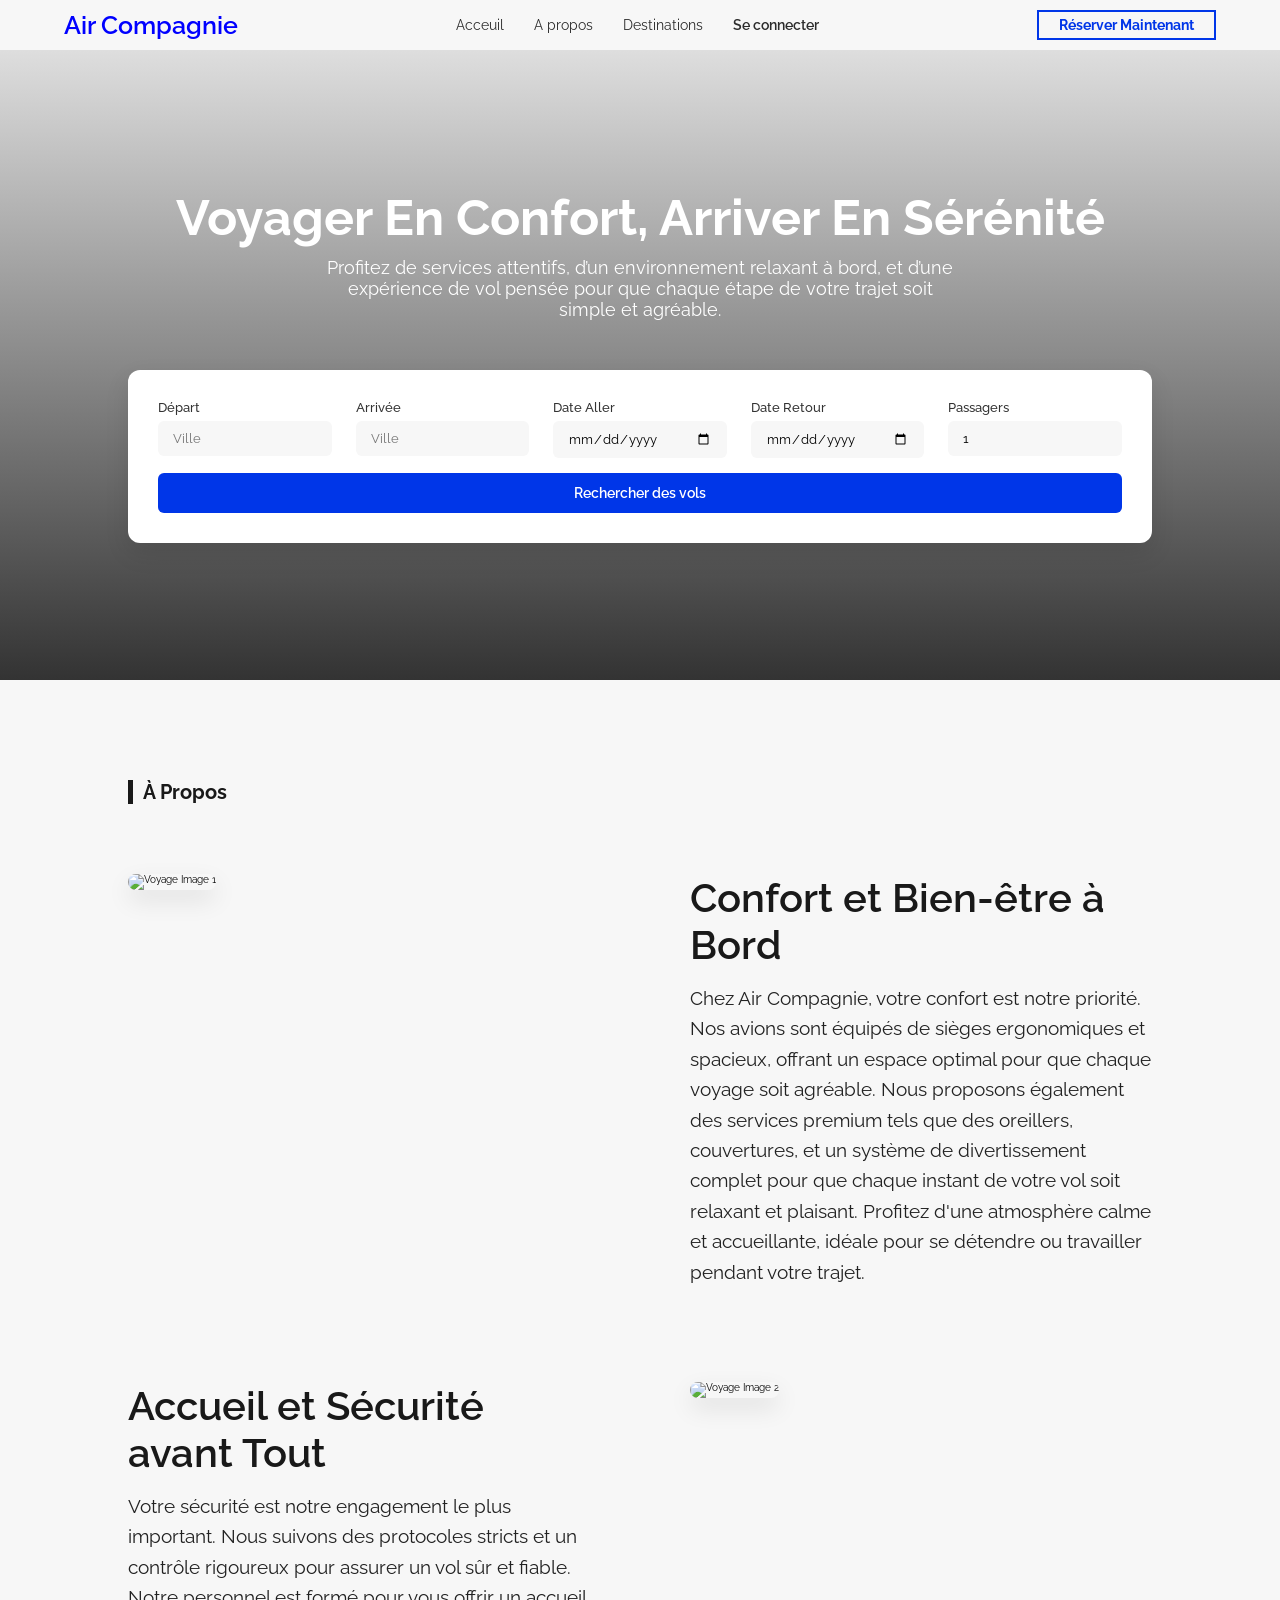
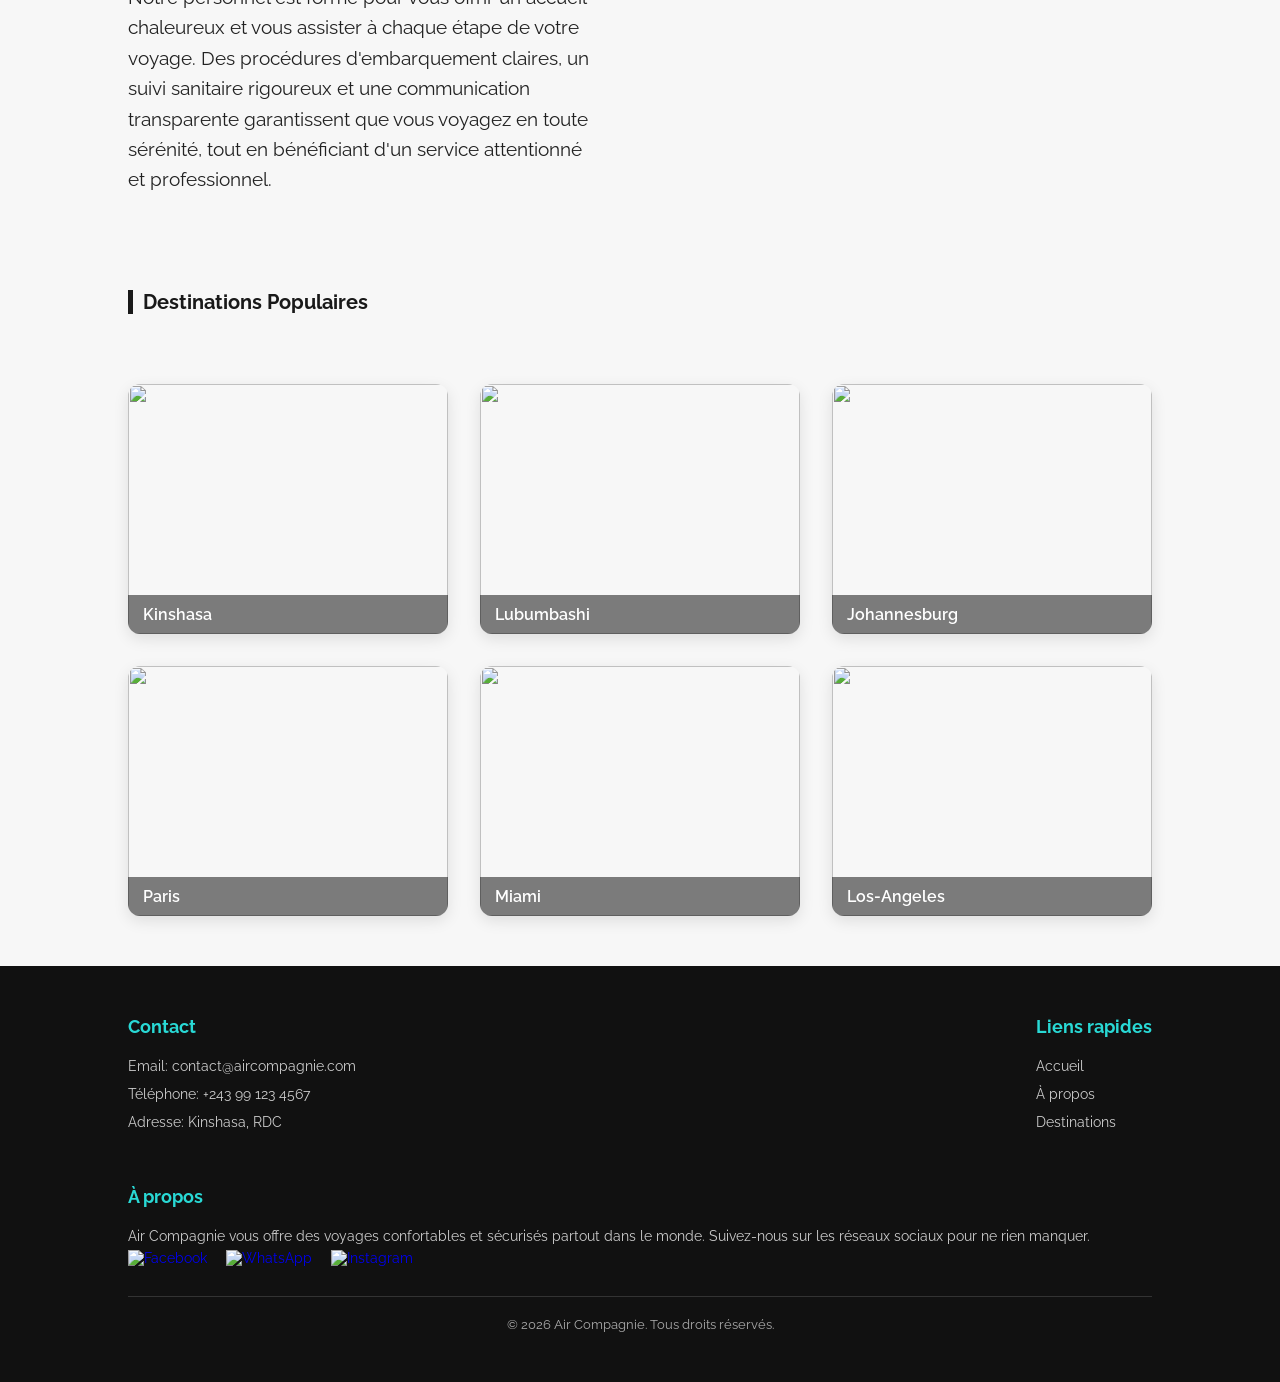
==== index.html @ 5009ff1b "modif" ====
<!DOCTYPE html>
<html lang="en">
<head>
    <meta charset="UTF-8">
    <meta http-equiv="X-UA-Compatible" content="IE=edge">
    <meta name="viewport" content="width=device-width, initial-scale=1.0">
    <title>Air Compagnie</title>
    <link rel="stylesheet" href="style.css">
</head>
<body>
    
    <header>
        <div class="logo">
            <a href="index.html" style="color: blue; font-weight: 600;"> Air Compagnie</a>
        </div>
        <ul class="menu">
            <li><a href="#">Acceuil</a></li>
            <li><a href="#a-propos">A propos</a></li>
            <li><a href="#popular-destination">Destinations</a></li>
            <li><a href="#"><span style="font-weight: 600;">Se connecter</span></a></li>
        </ul>
        <a href="#" class="btn-reservation">Réserver Maintenant</a>

        <div class="responsive-menu"></div>
    </header>
    <!-- acceuil section -->
    <section id="home">
        <h4>Voyager en Confort, Arriver en Sérénité</h4>
        <p>Profitez de services attentifs, d’un environnement relaxant à bord, et d’une expérience de vol pensée pour que chaque étape de votre trajet soit simple et agréable.</p>
        <a href="#" class="btn-reservation home-btn">Réserver Maintenant</a>
        <div class="find_trip">
    <form action="search-results.html" method="GET">
        <div>
            <label>Départ</label>
            <input type="text" name="from" placeholder="Ville" required>
        </div>
        <div>
            <label>Arrivée</label>
            <input type="text" name="to" placeholder="Ville" required>
        </div>
        <div>
            <label>Date Aller</label>
            <input type="date" name="departure" required>
        </div>
        <div>
            <label>Date Retour</label>
            <input type="date" name="return">
        </div>
        <div>
            <label>Passagers</label>
            <input type="number" name="passengers" min="1" value="1" required>
        </div>
        <input type="submit" value="Rechercher des vols">
    </form>
</div>
    </section>

    <section id="a-propos">
    <h1 class="title">À propos</h1>

    <!-- Première carte -->
    <div class="about-card">
        <div class="about-text">
            <h3>Confort et Bien-être à Bord</h3>
            <p>
                Chez Air Compagnie, votre confort est notre priorité. Nos avions sont équipés de sièges ergonomiques et spacieux, 
                offrant un espace optimal pour que chaque voyage soit agréable. Nous proposons également des services premium 
                tels que des oreillers, couvertures, et un système de divertissement complet pour que chaque instant de votre vol 
                soit relaxant et plaisant. Profitez d'une atmosphère calme et accueillante, idéale pour se détendre ou travailler pendant votre trajet.
            </p>
        </div>
        <div class="about-image">
            <img src="https://images.unsplash.com/photo-1558576996-06304651ef63?w=600&auto=format&fit=crop&q=60&ixlib=rb-4.1.0&ixid=M3wxMjA3fDB8MHxzZWFyY2h8MTR8fGhvdGVzc2V8ZW58MHx8MHx8fDA%3D" alt="Voyage Image 1">
        </div>
    </div>

    <!-- Deuxième carte -->
    <div class="about-card">
        <div class="about-text">
            <h3>Accueil et Sécurité avant Tout</h3>
            <p>
                Votre sécurité est notre engagement le plus important. Nous suivons des protocoles stricts et un contrôle rigoureux 
                pour assurer un vol sûr et fiable. Notre personnel est formé pour vous offrir un accueil chaleureux et vous assister 
                à chaque étape de votre voyage. Des procédures d'embarquement claires, un suivi sanitaire rigoureux et une communication 
                transparente garantissent que vous voyagez en toute sérénité, tout en bénéficiant d'un service attentionné et professionnel.
            </p>
        </div>
        <div class="about-image">
            <img src="https://plus.unsplash.com/premium_photo-1661962461974-8d80815a75c4?w=600&auto=format&fit=crop&q=60&ixlib=rb-4.1.0&ixid=M3wxMjA3fDB8MHxzZWFyY2h8NXx8aG90ZXNzZSUyMGRlJTIwbCdhaXJ8ZW58MHx8MHx8fDA%3D" alt="Voyage Image 2">
        </div>
    </div>
</section>

    <!-- section destination -->
    <section id="popular-destination">
        <h1 class="title">destinations populaires</h1>
        <div class="content">
            <div class="box">
                <img src="images/kinshasa.jpg" alt="">
                <div class="content">
                    <div>
                        <h4>Kinshasa</h4>
                    </div>
                </div>
            </div>

            <div class="box">
                <img src="images/lushi.jpg" alt="">
                <div class="content">
                    <div>
                        <h4>Lubumbashi</h4>
                    </div>
                </div>
            </div>

            <div class="box">
                <img src="images/joa.jpg" alt="">
                <div class="content">
                    <div>
                        <h4>Johannesburg</h4>
                    </div>
                </div>
            </div>

            <!-- box -->
            <div class="box">
                <img src="images/paris.jpg" alt="">
                <div class="content">
                    <div>
                        <h4>Paris</h4>
                    </div>
                </div>
            </div>
            <!-- box -->
            <!-- box -->
            <div class="box">
                <img src="images/miami.jpg" alt="">
                <div class="content">
                    <div>
                        <h4>Miami</h4>
                    </div>
                </div>
            </div>
            <!-- box -->
             <!-- box -->
             <div class="box">
                <img src="images/los-angeles.jpg" alt="">
                <div class="content">
                    <div>
                        <h4>Los-Angeles</h4>
                    </div>
                </div>
            </div>
            <!-- box -->
        </div>
    </section>

    <footer>
    <div class="footer-container">
        <!-- Contact -->
        <div class="footer-section contact">
            <h4>Contact</h4>
            <p>Email: contact@aircompagnie.com</p>
            <p>Téléphone: +243 99 123 4567</p>
            <p>Adresse: Kinshasa, RDC</p>
        </div>

        <!-- Menu rapide -->
        <div class="footer-section menu-footer">
            <h4>Liens rapides</h4>
            <ul>
                <li><a href="#home">Accueil</a></li>
                <li><a href="#a-propos">À propos</a></li>
                <li><a href="#popular-destination">Destinations</a></li>
            </ul>
        </div>

        <!-- À propos / réseaux sociaux -->
        <div class="footer-section about-footer">
            <h4>À propos</h4>
            <p>Air Compagnie vous offre des voyages confortables et sécurisés partout dans le monde. Suivez-nous sur les réseaux sociaux pour ne rien manquer.</p>
            <div class="socials">
                <a href="#"><img src="images/facebook.svg" alt="Facebook"></a>
                <a href="#"><img src="images/logo (2).svg" alt="WhatsApp"></a>
                <a href="#"><img src="images/instagram.svg" alt="Instagram"></a>
            </div>
        </div>
    </div>

    <div class="footer-bottom">
        <p>&copy; 2026 Air Compagnie. Tous droits réservés.</p>
    </div>
</footer>


    <script>
        var toggle_menu = document.querySelector('.responsive-menu');
        var menu = document.querySelector('.menu');
        toggle_menu.onclick= function(){
             toggle_menu.classList.toggle('active');
             menu.classList.toggle('responsive')
        }
    </script>

    <script>
document.getElementById('flight-form').addEventListener('submit', function(e){
    e.preventDefault(); // Empêche le reload de la page

    // Récupération des valeurs
    const origin = document.getElementById('origin').value;
    const destination = document.getElementById('destination').value;
    const departDate = document.getElementById('depart-date').value;
    const returnDate = document.getElementById('return-date').value || 'N/A';
    const passengers = document.getElementById('passengers').value;
    const flightClass = document.getElementById('flight-class').value;

    // Simuler des résultats
    const resultsDiv = document.getElementById('flight-results');
    resultsDiv.innerHTML = `
        <h3>Résultats pour votre vol :</h3>
        <ul>
            <li>Origine : ${origin}</li>
            <li>Destination : ${destination}</li>
            <li>Date de départ : ${departDate}</li>
            <li>Date de retour : ${returnDate}</li>
            <li>Passagers : ${passengers}</li>
            <li>Classe : ${flightClass}</li>
        </ul>
        <button onclick="alert('Réservation simulée !')">Réserver Maintenant</button>
    `;
});
</script>


</body>
</html>
---- style.css ----
@import url('https://fonts.googleapis.com/css2?family=Raleway:wght@100;200;400;500&display=swap');
*{
    margin: 0;
    padding: 0;
    box-sizing: border-box;
    font-family: 'Raleway', sans-serif;
}
a {
    text-decoration: 0;
}
html {
    font-size: 62.5%;
    scroll-behavior: smooth;
    scroll-padding-top: 9px;
}
::-webkit-scrollbar {
    width: 8px;
}
::-webkit-scrollbar-thumb {
    background-color: #222222;
}
body {
    background-color: #f7f7f7;
}
section {
    margin-top: 50px;
}

header {
    background-color: #f7f7f7;
    position: fixed;
    top: 0;
    left: 0;
    right: 0;
    z-index: 1000;
    display: flex;
    align-items: center;
    justify-content: space-between;
    height: 50px;
    padding: 0 5%;

}
header  .logo a {
    font-size: 25px;
    color: #29d9d5;
 
}
header  .logo a span {
    color: #2c2c2c;
}
.menu {
    display: flex;
    align-items: center;
}
.menu li  {
    margin: 0 15px;
    list-style-type: none;
}
.menu li a {
    color: #2c2c2c;
    font-size: 14px;
}

.menu li a:hover {
    color: #0036e8;
    text-decoration: underline;
    font-size: 14px;
}

.btn-reservation {
    color: #0036e8;
    font-size: 14px;
    border: 2px solid #0036e8;
    padding: 5px 20px;
    transition: 0.5s;
    font-weight: bolder;
}
.btn-reservation:hover {
    background-color: #0036e8;
    color: #fff;
 
}

/* Home acceuil CSS */

#home {
    background: linear-gradient(rgba(0,0,0,0.1),#333), url("images/img1.jpg");
    background-position: center;
    background-size: cover;
    height: 70vh;
    display: flex;
    align-items: center;
    justify-content: center;
    flex-direction: column;
    position: relative;
}
#home h2 {
    font-size: 45px;
    margin-bottom: 10px;
    color: white;
}
#home h4 {
    font-size: 50px;
    color: #fff;
    margin-bottom: 10px;
    text-transform: capitalize;
}
#home p {
    color: #fff;
    margin-bottom: 80px;
    font-size: 18px;
    width: 50%;
    text-align: center;
}
.home-btn {
    margin-bottom: 20px;
}

/* --- FLIGHT SEARCH STYLING --- */
.find_trip {
    background-color: #fff;
    padding: 30px;
    width: 80%;
    margin: -80px auto 0 auto;
    border-radius: 12px;
    box-shadow: 0 10px 25px rgba(0,0,0,0.1);
    display: flex;
    flex-direction: column;
    align-items: center;
    transition: 0.3s;
}

.find_trip h3 {
    font-size: 2rem;
    color: #2519ff;
    margin-bottom: 20px;
    font-weight: 600;
}

.find_trip form {
    display: flex;
    flex-wrap: wrap;
    justify-content: space-between;
    width: 100%;
    gap: 15px;
}

.find_trip form div {
    display: flex;
    flex-direction: column;
    width: 18%;
}

.find_trip form label {
    font-size: 1.3rem;
    color: #333;
    margin-bottom: 6px;
    font-weight: 500;
}

.find_trip form input,
.find_trip form select {
    padding: 10px 15px;
    border-radius: 6px;
    border: 0px solid #0036e8;
    font-size: 1.3rem;
    outline: none;
    transition: 0.3s;
    background-color: #f7f7f7;
}

.find_trip form input:focus,
.find_trip form select:focus {
    border-color: #2c2c2c;
    box-shadow: 0 0 10px rgba(41,217,213,0.5);
}

.find_trip form input[type="submit"] {
    width: 100%;
    padding: 12px 0;
    font-size: 1.4rem;
    color: #fff;
    background-color: #0036e8;
    border: none;
    border-radius: 6px;
    cursor: pointer;
    font-weight: 600;
    transition: 0.3s;
}

.find_trip form input[type="submit"]:hover {
    background-color: #2242b7;
    box-shadow: 0 0 15px rgba(41,217,213,0.5);
}

/* --- RESULTS CARD --- */
#flight-results {
    margin-top: 25px;
    width: 100%;
    background-color: #f7f7f7;
    border-radius: 10px;
    padding: 20px;
    box-shadow: 0 8px 20px rgba(0,0,0,0.05);
}

#flight-results h3 {
    color: #296ad9;
    font-size: 1.8rem;
    margin-bottom: 15px;
}

#flight-results ul {
    list-style: none;
    padding: 0;
}

#flight-results li {
    padding: 8px 0;
    font-size: 1.3rem;
    color: #333;
}

#flight-results button {
    margin-top: 15px;
    padding: 10px 20px;
    border-radius: 6px;
    border: none;
    background-color: #2952d9;
    color: #fff;
    font-size: 1.3rem;
    cursor: pointer;
    transition: 0.3s;
}

#flight-results button:hover {
    background-color: #22b7b2;
    box-shadow: 0 0 10px rgba(41,217,213,0.5);
}

/* --- RESPONSIVE --- */
@media(max-width: 900px){
    .find_trip form div {
        width: 48%;
    }
}

@media(max-width: 600px){
    .find_trip form div {
        width: 100%;
    }
}

/*A propos CSS*/
#a-propos {
    margin-top: 100px;
    margin-bottom: 50px;
    padding: 0 10%;
    width: 100%;
}
.title {
    text-transform: capitalize;
    margin: 70px 0;
    font-weight: bold;
    color: #191919;
    position: relative;
    margin-left:15px;
    font-size: 20px;

}
.title::after {
    position: absolute;
    left: -15px;
    content: "";
    height: 100%;
    background-color: #191919;
    width: 5px;
}

/* --- Section À propos cartes --- */
.about-card {
    display: flex;
    justify-content: space-between;
    align-items: center;
    margin-bottom: 80px;
    gap: 100px;
    align-items: self-start;
}

.about-card:nth-child(even) {
    flex-direction: row-reverse; /* alterner image / texte */
}

.about-text {
    flex: 1;
}

.about-text h3 {
    font-size: 4rem;
    margin-bottom: 15px;
    color: #191919; /* bleu foncé pour correspondre aux boutons */
    font-weight: 600;
}

.about-text p {
    font-size: 1.9rem;
    color: #222;
    line-height: 1.6;
    margin-bottom: 15px;
}

.about-image {
    flex: 1;
    max-width: 500px; /* limite la largeur de l'image */
}

.about-image img {
    width: 100%;
    aspect-ratio: 1 / 1; /* rend l'image carrée */
    border-radius: 12px;
    box-shadow: 0 10px 25px rgba(0,0,0,0.1);
    object-fit: cover;
}

/* --- Responsive --- */
@media(max-width:900px){
    .about-card {
        flex-direction: column;
    }
    .about-card:nth-child(even) {
        flex-direction: column;
    }
    .about-image, .about-text {
        width: 100%;
    }
    .about-image img {
        height: auto;
        aspect-ratio: auto; /* enlève carré pour mobile si besoin */
    }
}

/*Destination CSS*/
#popular-destination {
    padding: 0 10% ;
    margin-bottom: 50px;
}

#popular-destination .content { display: grid; grid-template-columns: repeat(auto-fit, minmax(300px,1fr)); gap: 32px; }

/* --- Destinations simplifiées --- */
#popular-destination .content .box {
    position: relative;
    height: 250px;
    overflow: hidden;
    border-radius: 12px;
    box-shadow: 0 5px 15px rgba(0,0,0,0.1);
    cursor: default;
    transition: none; /* supprime toutes les animations */
}

#popular-destination .content .box img {
    width: 100%;
    height: 100%;
    object-fit: cover;
    display: block;
}

#popular-destination .content .box .content {
    position: absolute;
    bottom: 0;
    left: 0;
    width: 100%;
    padding: 10px 15px;
    background: rgba(0,0,0,0.5); /* fond semi-transparent */
    color: #fff;
    text-align: left;
    box-sizing: border-box;
    transition: none; /* plus d'effet au survol */
}

#popular-destination .content .box .content h4 {
    margin: 0;
    font-size: 1.6rem;
    font-weight: 600;
}

#popular-destination .content .box .content p,
#popular-destination .content .box .content a {
    display: none; /* supprime texte et bouton */
}

/* Contact CSS */
#contact {
    padding: 0 10%;
    margin-bottom: 50px;
    height: 90vh;
}
#contact form {
    background-color: #fff;
    margin:auto;
    display: flex;
    flex-direction: column;
    padding: 20px;
}
.left-right {
    display: flex;
    justify-content: space-between;
    align-items: center;
    margin-bottom: 20px;
}
.left-right .left , .left-right .right  {
    display: flex;
    flex-direction: column;
    width: 49%;
}
#contact form label {
    font-size: 14px;
    padding: 10px 0;
    font-weight: 600
}
#contact form input {
    padding: 8px;
    outline: 0;
    border: 1px solid #999;
}

textarea {
    height: 150px;
    resize: none;
    outline: 0;
    width: 100%;
    padding: 10px;
}
#contact form input:focus , textarea:focus {
    border: 1px solid #29d9d5;
}
iframe {
    height: 150px;
    width: 100%;
}
#contact button {
    width: fit-content;
    padding: 8px 40px;
    background-color: #111;
    border: 1px solid #111;
    color: #fff;
    cursor: pointer;
    transition: 0.5s;
}
#contact button:hover {
    letter-spacing: 1px;
}

/* --- Footer --- */
footer {
    background-color: #111;
    color: #fff;
    padding: 50px 10%;
    font-size: 1.4rem;
}

.footer-container {
    display: flex;
    justify-content: space-between;
    flex-wrap: wrap;
    gap: 50px;
}

.footer-section h4 {
    font-size: 1.8rem;
    margin-bottom: 15px;
    color: #29d9d5;
}

.footer-section p, 
.footer-section li {
    font-size: 1.4rem;
    line-height: 2;
    color: #ccc;
}

.footer-section ul {
    list-style: none;
    padding: 0;
}

.footer-section ul li a {
    color: #ccc;
    text-decoration: none;
    transition: 0.3s;
}

.footer-section ul li a:hover {
    color: #29d9d5;
}

.socials a img {
    width: 25px;
    margin-right: 15px;
    transition: 0.3s;
}

.footer-bottom {
    border-top: 1px solid #333;
    margin-top: 30px;
    padding-top: 20px;
    text-align: center;
    font-size: 1.3rem;
    color: #aaa;
}

.footer-bottom span {
    color: #2952d9;
}

/* Responsive Footer */
@media(max-width:900px){
    .footer-container {
        flex-direction: column;
        gap: 30px;
    }
}
.responsive-menu {
    display: none;
}

/*Responsive*/
@media (max-width:905px) {
    header .menu {
        display: none;
    }
    .btn-reservation {
        display: none;
    }
    /*Home responsive*/
    #home h2 {
        font-size: 15px;
        -webkit-text-stroke: 0;
        color: #fff;
    }
    #home h4 {
        font-size: 28px;
    }
    #home p {
        text-align: center;
        font-size: 10px;
    }
    .find_trip {
        width: 80%;
        height: 280px;
    }
    .find_trip form {
        flex-wrap: wrap;
        align-items: ce;
    }
    .find_trip form div {
        margin-top: 0px;
        flex-direction: column;
        width: 44%;
    }
    .find_trip form input[type="submit"]{
        width: 50%;
        font-size: 12px;
        height: 50px;
    }
    .home-btn {
        display:block;
    }
    /*Responsive A propos*/
    .img-desc {
        flex-direction: column;
        width: 100%;
    }
    .img-desc .left , .img-desc .right {
        width: 100%;
    }
    .img-desc .left video {
        width: 100%;
    }
    .img-desc .left::after {
        background-color: transparent;
    }
    .img-desc .left {
        margin-bottom: 20px;
    }

    /*Responsive menu*/
    .responsive-menu {
        width: 50px;
        height: 50px;
        display: flex;
        align-items: center;
        justify-content: center;
        position: relative;
        cursor: pointer;
    }
    .responsive-menu::after {
        position: absolute;
        content: "";
        height: 3px;
        background-color: #202020;
        width: 28px;
        box-shadow: 0 10px 0 #202020;
        transform: translateY(-10px);
        transition: 0.5s;
    }
    .responsive-menu.active::after {
        box-shadow: 0 0 0 #202020; 
        transform: rotate(45deg);
    }
    .responsive-menu::before {
        position: absolute;
        content: "";
        height: 3px;
        background-color: #202020;
        width: 28px;
        transform: translateY(10px);
        transition: 0.5s;
    }
    .responsive-menu.active::before {
        transform: rotate(-45deg);
    }
    header .menu.responsive {
        display: flex;
        position: absolute;
        top: 50px;
        right: 0;
        flex-direction: column;
        background-color: #ffffff;
        align-items: unset;
    }
    header .menu.responsive li {
        margin: 20px;
        width: 100px;
        padding-left: 20px;
    }

    @keyframes animate-menu {
        0% {
            transform: translateY(0);
        }
        100% {
            transform: translateY(100%);
        }
    }
}

/*Responsive*/
@media (max-width:750px) {
    header .menu {
        display: none;
    }
    .btn-reservation {
        display: none;
    }
    /*Home responsive*/
    #home h2 {
        font-size: 15px;
        -webkit-text-stroke: 0;
        color: #fff;
    }
    #home h4 {
        font-size: 20px;
    }
    #home p {
        text-align: center;
        font-size: 10px;
    }
    .find_trip {
        width: 80%;
        height: 280px;
    }
    .find_trip form {
        flex-wrap: wrap;
        align-items: ce;
    }
    .find_trip form div {
        margin-top: 0px;
        flex-direction: column;
        width: 44%;
    }
    .find_trip form input[type="submit"]{
        width: 50%;
        font-size: 12px;
        height: 50px;
    }
    .home-btn {
        display:block;
    }
    /*Responsive A propos*/
    .img-desc {
        flex-direction: column;
        width: 100%;
    }
    .img-desc .left , .img-desc .right {
        width: 100%;
    }
    .img-desc .left video {
        width: 100%;
    }
    .img-desc .left::after {
        background-color: transparent;
    }
    .img-desc .left {
        margin-bottom: 20px;
    }

    /*Responsive menu*/
    .responsive-menu {
        width: 50px;
        height: 50px;
        display: flex;
        align-items: center;
        justify-content: center;
        position: relative;
        cursor: pointer;
    }
    .responsive-menu::after {
        position: absolute;
        content: "";
        height: 3px;
        background-color: #202020;
        width: 28px;
        box-shadow: 0 10px 0 #202020;
        transform: translateY(-10px);
        transition: 0.5s;
    }
    .responsive-menu.active::after {
        box-shadow: 0 0 0 #202020; 
        transform: rotate(45deg);
    }
    .responsive-menu::before {
        position: absolute;
        content: "";
        height: 3px;
        background-color: #202020;
        width: 28px;
        transform: translateY(10px);
        transition: 0.5s;
    }
    .responsive-menu.active::before {
        transform: rotate(-45deg);
    }
    header .menu.responsive {
        display: flex;
        position: absolute;
        top: 50px;
        right: 0;
        flex-direction: column;
        background-color: #ffffff;
        align-items: unset;
    }
    header .menu.responsive li {
        margin: 20px;
        width: 100px;
        padding-left: 20px;
    }

    @keyframes animate-menu {
        0% {
            transform: translateY(0);
        }
        100% {
            transform: translateY(100%);
        }
    }
}

/* Responsive Footer */
@media(max-width:800px){
    .footer-container {
        flex-direction: column;
        gap: 30px;
    }
}
.responsive-menu {
    display: none;
}
/*Responsive*/
@media (max-width:650px) {
    header .menu {
        display: none;
    }
    .btn-reservation {
        display: none;
    }
    /*Home responsive*/
    #home h2 {
        font-size: 15px;
        -webkit-text-stroke: 0;
        color: #fff;
    }
    #home h4 {
        margin-top: 20px;
        font-size: 17px;
    }
    #home p {
        text-align: center;
        font-size: 13px;
        width: 90%;
        margin-bottom: 50px;
    }
    .find_trip {
        width: 80%;
        height: 280px;
    }
    .find_trip form {
        flex-wrap: wrap;
        align-items: center;
    }
    .find_trip form div {
        margin-top: 0px;
        flex-direction: column;
        width: 40%;
    }
    .find_trip form input[type="submit"]{
        width: 50%;
        font-size: 10px;
        height: 45px;
    }
    .home-btn {
        display:block;
    }
    /*Responsive A propos*/
    .img-desc {
        flex-direction: column;
        width: 100%;
    }
    .img-desc .left , .img-desc .right {
        width: 100%;
    }
    .img-desc .left video {
        width: 100%;
    }
    .img-desc .left::after {
        background-color: transparent;
    }
    .img-desc .left {
        margin-bottom: 20px;
    }

    /*Responsive menu*/
    .responsive-menu {
        width: 50px;
        height: 50px;
        display: flex;
        align-items: center;
        justify-content: center;
        position: relative;
        cursor: pointer;
    }
    .responsive-menu::after {
        position: absolute;
        content: "";
        height: 3px;
        background-color: #202020;
        width: 28px;
        box-shadow: 0 10px 0 #202020;
        transform: translateY(-10px);
        transition: 0.5s;
    }
    .responsive-menu.active::after {
        box-shadow: 0 0 0 #202020; 
        transform: rotate(45deg);
    }
    .responsive-menu::before {
        position: absolute;
        content: "";
        height: 3px;
        background-color: #202020;
        width: 28px;
        transform: translateY(10px);
        transition: 0.5s;
    }
    .responsive-menu.active::before {
        transform: rotate(-45deg);
    }
    header .menu.responsive {
        display: flex;
        position: absolute;
        top: 50px;
        right: 0;
        flex-direction: column;
        background-color: #ffffff;
        align-items: unset;
    }
    header .menu.responsive li {
        margin: 20px;
        width: 100px;
        padding-left: 20px;
    }

    @keyframes animate-menu {
        0% {
            transform: translateY(0);
        }
        100% {
            transform: translateY(100%);
        }
    }
}
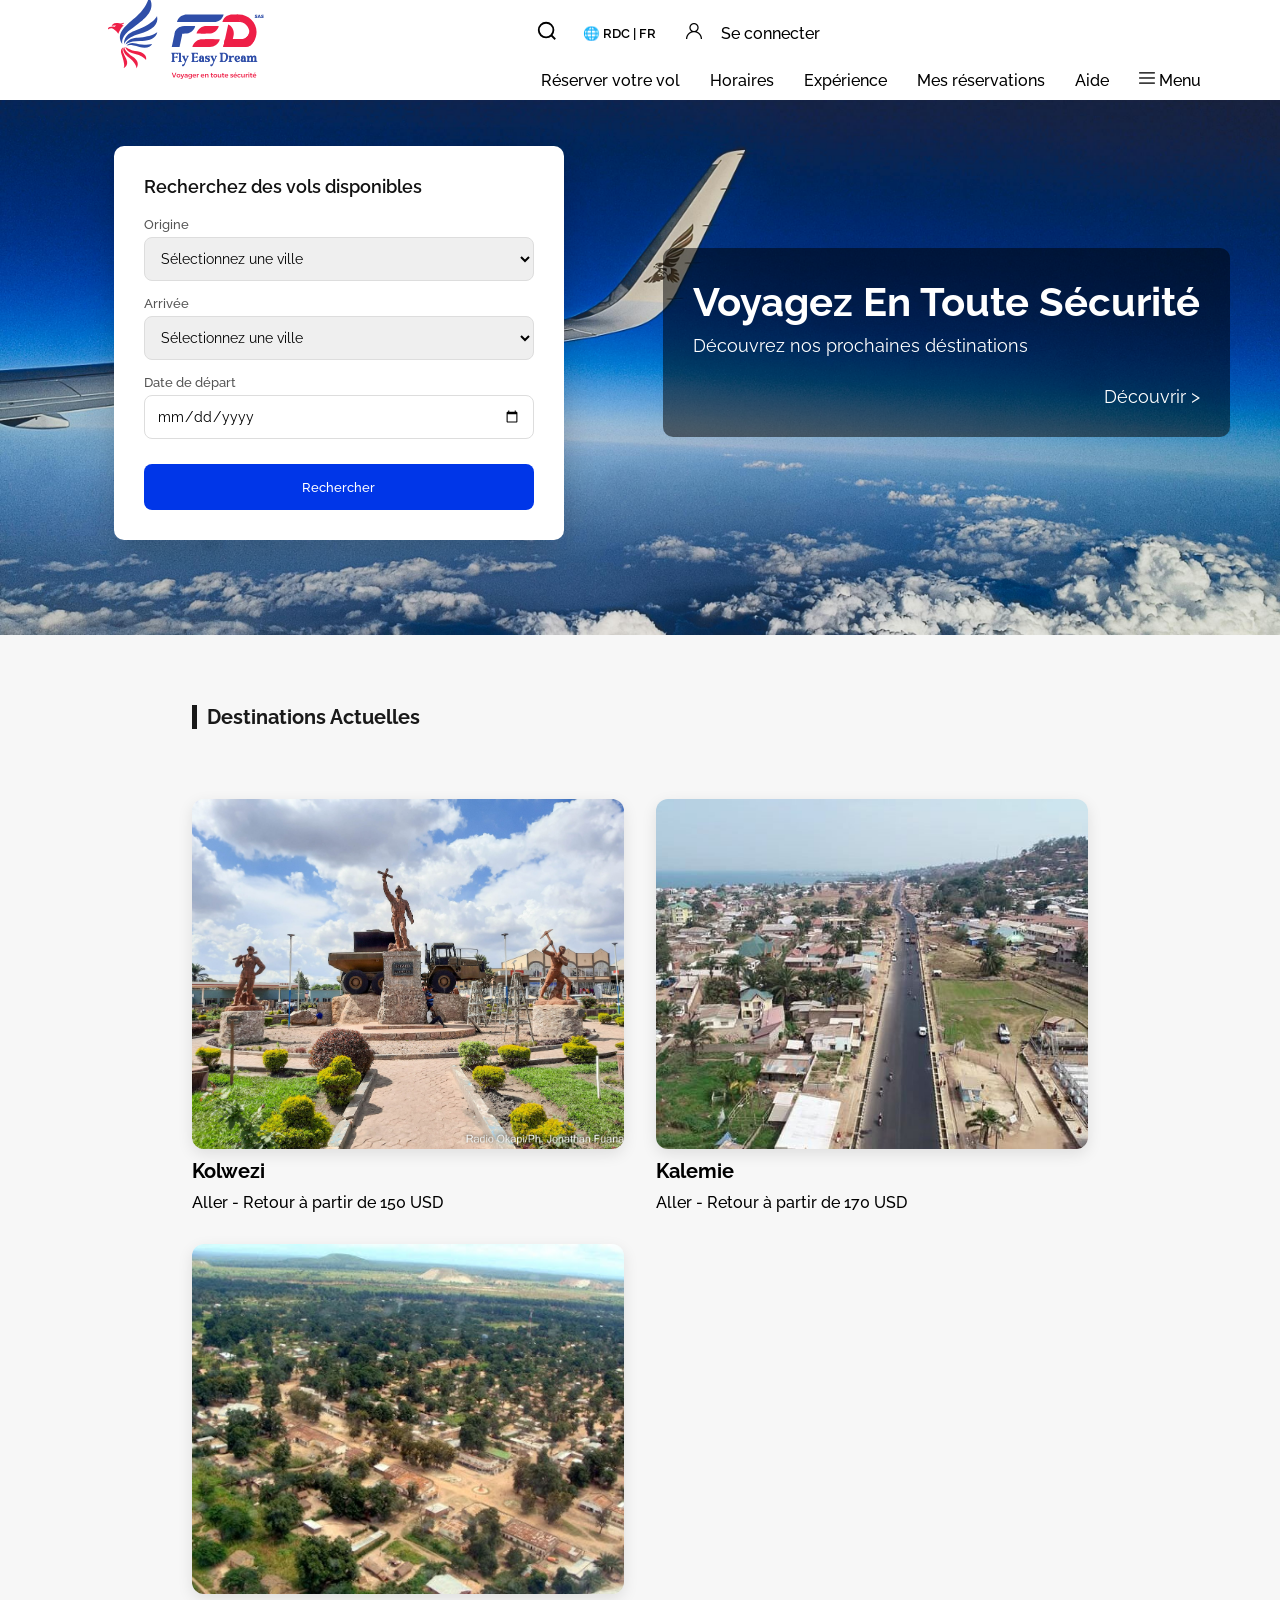
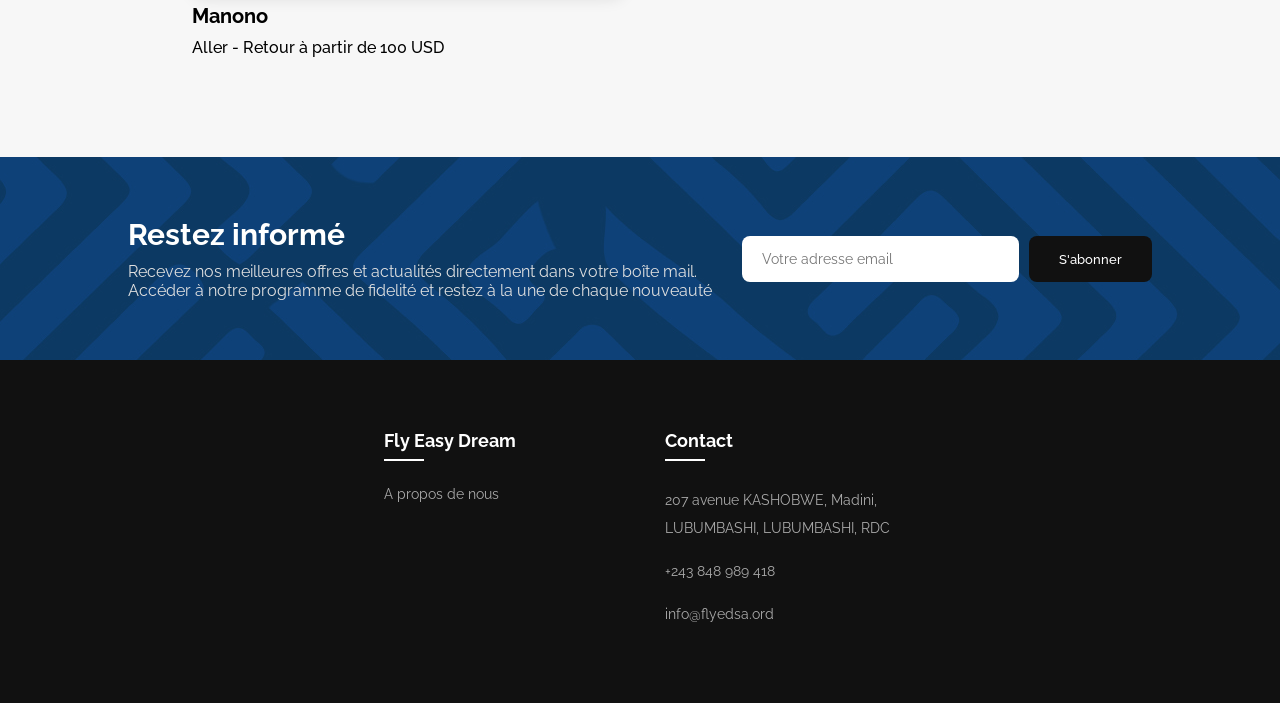
==== commit d3737f49: "first commit" ====
--- a/index.html
+++ b/index.html
@@ -1,236 +1,314 @@
-<!DOCTYPE html>
-<html lang="en">
-<head>
-    <meta charset="UTF-8">
-    <meta http-equiv="X-UA-Compatible" content="IE=edge">
-    <meta name="viewport" content="width=device-width, initial-scale=1.0">
-    <title>Air Compagnie</title>
-    <link rel="stylesheet" href="style.css">
-</head>
-<body>
-    
+<!doctype html>
+<html lang="fr">
+  <head>
+    <meta charset="UTF-8" />
+    <meta http-equiv="X-UA-Compatible" content="IE=edge" />
+    <meta name="viewport" content="width=device-width, initial-scale=1.0" />
+    <title>Fly Easy Dream</title>
+    <link rel="stylesheet" href="style.css" />
+  </head>
+  <body>
     <header>
-        <div class="logo">
-            <a href="index.html" style="color: blue; font-weight: 600;"> Air Compagnie</a>
-        </div>
+      <div class="logo">
+        <a href="index.html">
+          <img src="assets/logo.svg" alt="Logo" height="200" />
+        </a>
+      </div>
+      <div class="nav">
+        <div class="settings">
+          <div class="search-trigger">
+            <button class="search-icon-btn" id="searchBtn">
+              <svg
+                viewBox="0 0 24 24"
+                width="22"
+                height="22"
+                fill="none"
+                stroke="currentColor"
+                stroke-width="2"
+              >
+                <circle cx="11" cy="11" r="8"></circle>
+                <line x1="21" y1="21" x2="16.65" y2="16.65"></line>
+              </svg>
+            </button>
+          </div>
+          <div class="site-settings">
+            <button id="openModalBtn" class="lang-btn">
+              <span>🌐 RDC | FR</span>
+            </button>
+          </div>
+          <li>
+            <a href="login.html" class="user">
+              <span
+                ><img src="assets/user.png" alt="" style="width: 16px"
+              /></span>
+              <span class="login-text">Se connecter</span>
+            </a>
+          </li>
+        </div>
+
         <ul class="menu">
-            <li><a href="#">Acceuil</a></li>
-            <li><a href="#a-propos">A propos</a></li>
-            <li><a href="#popular-destination">Destinations</a></li>
-            <li><a href="#"><span style="font-weight: 600;">Se connecter</span></a></li>
+          <li><a href="#">Réserver votre vol</a></li>
+          <li><a href="horaire.html">Horaires</a></li>
+          <li><a href="experience.html">Expérience</a></li>
+          <li><a href="#">Mes réservations</a></li>
+          <li><a href="aide.html">Aide</a></li>
+
+          <li class="dropdown-menu">
+            <a href="javascript:void(0)" class="menu-trigger">
+              <span><img src="assets/menu.png" height="16" /></span> Menu
+            </a>
+            <ul class="dropdown-content">
+              <li><a href="about.html">A propos</a></li>
+              <li><a href="contact.html">Contactez-nous</a></li>
+              <li>
+                <a href="futur_destination.html">Prochaines destinations</a>
+              </li>
+            </ul>
+          </li>
         </ul>
-        <a href="#" class="btn-reservation">Réserver Maintenant</a>
-
-        <div class="responsive-menu"></div>
+      </div>
+      <div class="responsive-menu"></div>
     </header>
-    <!-- acceuil section -->
+
     <section id="home">
-        <h4>Voyager en Confort, Arriver en Sérénité</h4>
-        <p>Profitez de services attentifs, d’un environnement relaxant à bord, et d’une expérience de vol pensée pour que chaque étape de votre trajet soit simple et agréable.</p>
-        <a href="#" class="btn-reservation home-btn">Réserver Maintenant</a>
-        <div class="find_trip">
-    <form action="search-results.html" method="GET">
-        <div>
-            <label>Départ</label>
-            <input type="text" name="from" placeholder="Ville" required>
-        </div>
-        <div>
+      <div class="reservation-container">
+        <span>Recherchez des vols disponibles</span>
+        <form class="reservation-form">
+          <div class="input-col">
+            <label>Origine</label>
+            <select name="origin">
+              <option value="">Sélectionnez une ville</option>
+              <option value="lubumbashi">Lubumbashi</option>
+              <option value="kolwezi">Kolwezi</option>
+              <option value="kalemie">Kalemie</option>
+              <option value="manono">Manono</option>
+            </select>
+          </div>
+
+          <div class="input-col">
             <label>Arrivée</label>
-            <input type="text" name="to" placeholder="Ville" required>
-        </div>
-        <div>
-            <label>Date Aller</label>
-            <input type="date" name="departure" required>
-        </div>
-        <div>
-            <label>Date Retour</label>
-            <input type="date" name="return">
-        </div>
-        <div>
-            <label>Passagers</label>
-            <input type="number" name="passengers" min="1" value="1" required>
-        </div>
-        <input type="submit" value="Rechercher des vols">
-    </form>
-</div>
+            <select name="destination">
+              <option value="">Sélectionnez une ville</option>
+              <option value="lubumbashi">Lubumbashi</option>
+              <option value="kolwezi">Kolwezi</option>
+              <option value="kalemie">Kalemie</option>
+              <option value="manono">Manono</option>
+            </select>
+          </div>
+
+          <div class="input-col">
+            <label>Date de départ</label>
+            <input type="date" name="departure" />
+          </div>
+
+          <button type="submit" class="btn-find-vols">Rechercher</button>
+        </form>
+      </div>
+
+      <div class="slogan">
+        <h4>Voyagez en toute sécurité</h4>
+        <p>Découvrez nos prochaines déstinations</p>
+        <div class="discover">
+          <a href="futur_destination.html">
+            <button type="submit" class="home-btn">Découvrir ></button>
+          </a>
+        </div>
+      </div>
     </section>
 
-    <section id="a-propos">
-    <h1 class="title">À propos</h1>
-
-    <!-- Première carte -->
-    <div class="about-card">
-        <div class="about-text">
-            <h3>Confort et Bien-être à Bord</h3>
-            <p>
-                Chez Air Compagnie, votre confort est notre priorité. Nos avions sont équipés de sièges ergonomiques et spacieux, 
-                offrant un espace optimal pour que chaque voyage soit agréable. Nous proposons également des services premium 
-                tels que des oreillers, couvertures, et un système de divertissement complet pour que chaque instant de votre vol 
-                soit relaxant et plaisant. Profitez d'une atmosphère calme et accueillante, idéale pour se détendre ou travailler pendant votre trajet.
-            </p>
-        </div>
-        <div class="about-image">
-            <img src="https://images.unsplash.com/photo-1558576996-06304651ef63?w=600&auto=format&fit=crop&q=60&ixlib=rb-4.1.0&ixid=M3wxMjA3fDB8MHxzZWFyY2h8MTR8fGhvdGVzc2V8ZW58MHx8MHx8fDA%3D" alt="Voyage Image 1">
-        </div>
+    <section id="popular-destination">
+      <h1 class="title">destinations actuelles</h1>
+      <div class="content">
+        <div class="desc-destination">
+          <div class="box">
+            <img src="assets/Kolwezi.jpg" alt="Kolwezi" />
+          </div>
+          <div class="desc">
+            <h2>Kolwezi</h2>
+            <h3>Aller - Retour à partir de 150 USD</h3>
+          </div>
+        </div>
+        <div class="desc-destination">
+          <div class="box">
+            <img src="assets/kalemie.jpg" alt="Kalemie" />
+          </div>
+          <div class="desc">
+            <h2>Kalemie</h2>
+            <h3>Aller - Retour à partir de 170 USD</h3>
+          </div>
+        </div>
+        <div class="desc-destination">
+          <div class="box">
+            <img src="assets/manono.jpg" alt="Manono" />
+          </div>
+          <div class="desc">
+            <h2>Manono</h2>
+            <h3>Aller - Retour à partir de 100 USD</h3>
+          </div>
+        </div>
+      </div>
+    </section>
+
+    <section id="newsletter">
+      <div class="newsletter-content">
+        <div class="news-text">
+          <h2>Restez informé</h2>
+          <p>
+            Recevez nos meilleures offres et actualités directement dans votre
+            boîte mail.
+          </p>
+          <p>
+            Accéder à notre programme de fidelité et restez à la une de chaque
+            nouveauté
+          </p>
+        </div>
+        <form class="news-form">
+          <input type="email" placeholder="Votre adresse email" required />
+          <button type="submit">S'abonner</button>
+        </form>
+      </div>
+    </section>
+
+    <footer>
+      <div class="footer-container">
+        <div class="footer-section">
+          <h4>Fly Easy Dream</h4>
+          <ul>
+            <li><a href="about.html">A propos de nous</a></li>
+          </ul>
+        </div>
+
+        <div class="footer-section">
+          <h4>Contact</h4>
+          <p>207 avenue KASHOBWE, Madini, LUBUMBASHI, LUBUMBASHI, RDC</p>
+          <p>+243 848 989 418</p>
+          <p>info@flyedsa.ord</p>
+        </div>
+      </div>
+    </footer>
+
+    <div id="settingsModal" class="modal">
+      <div class="modal-content">
+        <span class="close-btn">&times;</span>
+        <h2>Paramètres du site</h2>
+        <div class="modal-body">
+          <div class="input-group">
+            <label>Pays</label>
+            <select id="country-select">
+              <option value="RDC">République Démocratique du Congo</option>
+              <option value="FR">France</option>
+              <option value="BE">Belgique</option>
+            </select>
+          </div>
+          <div class="input-group">
+            <label>Langue</label>
+            <select id="lang-select">
+              <option value="fr">Français</option>
+              <option value="en">English</option>
+            </select>
+          </div>
+          <button id="saveSettings" class="btn-save">Enregistrer</button>
+        </div>
+      </div>
     </div>
 
-    <!-- Deuxième carte -->
-    <div class="about-card">
-        <div class="about-text">
-            <h3>Accueil et Sécurité avant Tout</h3>
-            <p>
-                Votre sécurité est notre engagement le plus important. Nous suivons des protocoles stricts et un contrôle rigoureux 
-                pour assurer un vol sûr et fiable. Notre personnel est formé pour vous offrir un accueil chaleureux et vous assister 
-                à chaque étape de votre voyage. Des procédures d'embarquement claires, un suivi sanitaire rigoureux et une communication 
-                transparente garantissent que vous voyagez en toute sérénité, tout en bénéficiant d'un service attentionné et professionnel.
-            </p>
-        </div>
-        <div class="about-image">
-            <img src="https://plus.unsplash.com/premium_photo-1661962461974-8d80815a75c4?w=600&auto=format&fit=crop&q=60&ixlib=rb-4.1.0&ixid=M3wxMjA3fDB8MHxzZWFyY2h8NXx8aG90ZXNzZSUyMGRlJTIwbCdhaXJ8ZW58MHx8MHx8fDA%3D" alt="Voyage Image 2">
-        </div>
+    <div id="searchPopup" class="search-popup">
+      <div class="search-content">
+        <input
+          type="text"
+          id="searchInput"
+          placeholder="Rechercher sur Fly Easy Dream..."
+        />
+        <button class="btn-find">Aller</button>
+      </div>
     </div>
-</section>
-
-    <!-- section destination -->
-    <section id="popular-destination">
-        <h1 class="title">destinations populaires</h1>
-        <div class="content">
-            <div class="box">
-                <img src="images/kinshasa.jpg" alt="">
-                <div class="content">
-                    <div>
-                        <h4>Kinshasa</h4>
-                    </div>
-                </div>
-            </div>
-
-            <div class="box">
-                <img src="images/lushi.jpg" alt="">
-                <div class="content">
-                    <div>
-                        <h4>Lubumbashi</h4>
-                    </div>
-                </div>
-            </div>
-
-            <div class="box">
-                <img src="images/joa.jpg" alt="">
-                <div class="content">
-                    <div>
-                        <h4>Johannesburg</h4>
-                    </div>
-                </div>
-            </div>
-
-            <!-- box -->
-            <div class="box">
-                <img src="images/paris.jpg" alt="">
-                <div class="content">
-                    <div>
-                        <h4>Paris</h4>
-                    </div>
-                </div>
-            </div>
-            <!-- box -->
-            <!-- box -->
-            <div class="box">
-                <img src="images/miami.jpg" alt="">
-                <div class="content">
-                    <div>
-                        <h4>Miami</h4>
-                    </div>
-                </div>
-            </div>
-            <!-- box -->
-             <!-- box -->
-             <div class="box">
-                <img src="images/los-angeles.jpg" alt="">
-                <div class="content">
-                    <div>
-                        <h4>Los-Angeles</h4>
-                    </div>
-                </div>
-            </div>
-            <!-- box -->
-        </div>
-    </section>
-
-    <footer>
-    <div class="footer-container">
-        <!-- Contact -->
-        <div class="footer-section contact">
-            <h4>Contact</h4>
-            <p>Email: contact@aircompagnie.com</p>
-            <p>Téléphone: +243 99 123 4567</p>
-            <p>Adresse: Kinshasa, RDC</p>
-        </div>
-
-        <!-- Menu rapide -->
-        <div class="footer-section menu-footer">
-            <h4>Liens rapides</h4>
-            <ul>
-                <li><a href="#home">Accueil</a></li>
-                <li><a href="#a-propos">À propos</a></li>
-                <li><a href="#popular-destination">Destinations</a></li>
-            </ul>
-        </div>
-
-        <!-- À propos / réseaux sociaux -->
-        <div class="footer-section about-footer">
-            <h4>À propos</h4>
-            <p>Air Compagnie vous offre des voyages confortables et sécurisés partout dans le monde. Suivez-nous sur les réseaux sociaux pour ne rien manquer.</p>
-            <div class="socials">
-                <a href="#"><img src="images/facebook.svg" alt="Facebook"></a>
-                <a href="#"><img src="images/logo (2).svg" alt="WhatsApp"></a>
-                <a href="#"><img src="images/instagram.svg" alt="Instagram"></a>
-            </div>
-        </div>
-    </div>
-
-    <div class="footer-bottom">
-        <p>&copy; 2026 Air Compagnie. Tous droits réservés.</p>
-    </div>
-</footer>
-
 
     <script>
-        var toggle_menu = document.querySelector('.responsive-menu');
-        var menu = document.querySelector('.menu');
-        toggle_menu.onclick= function(){
-             toggle_menu.classList.toggle('active');
-             menu.classList.toggle('responsive')
+      var toggle_menu = document.querySelector(".responsive-menu");
+      var menu = document.querySelector(".menu");
+      toggle_menu.onclick = function () {
+        toggle_menu.classList.toggle("active");
+        menu.classList.toggle("responsive");
+      };
+    </script>
+
+    <script>
+      const searchBtn = document.getElementById("searchBtn");
+      const searchPopup = document.getElementById("searchPopup");
+      const searchInput = document.getElementById("searchInput");
+
+      searchBtn.addEventListener("click", (e) => {
+        e.stopPropagation();
+        searchPopup.classList.toggle("show");
+        if (searchPopup.classList.contains("show")) {
+          setTimeout(() => searchInput.focus(), 100);
         }
+      });
+
+      document.addEventListener("click", (event) => {
+        if (
+          !searchPopup.contains(event.target) &&
+          !searchBtn.contains(event.target)
+        ) {
+          searchPopup.classList.remove("show");
+        }
+      });
     </script>
 
     <script>
-document.getElementById('flight-form').addEventListener('submit', function(e){
-    e.preventDefault(); // Empêche le reload de la page
-
-    // Récupération des valeurs
-    const origin = document.getElementById('origin').value;
-    const destination = document.getElementById('destination').value;
-    const departDate = document.getElementById('depart-date').value;
-    const returnDate = document.getElementById('return-date').value || 'N/A';
-    const passengers = document.getElementById('passengers').value;
-    const flightClass = document.getElementById('flight-class').value;
-
-    // Simuler des résultats
-    const resultsDiv = document.getElementById('flight-results');
-    resultsDiv.innerHTML = `
-        <h3>Résultats pour votre vol :</h3>
-        <ul>
-            <li>Origine : ${origin}</li>
-            <li>Destination : ${destination}</li>
-            <li>Date de départ : ${departDate}</li>
-            <li>Date de retour : ${returnDate}</li>
-            <li>Passagers : ${passengers}</li>
-            <li>Classe : ${flightClass}</li>
-        </ul>
-        <button onclick="alert('Réservation simulée !')">Réserver Maintenant</button>
-    `;
-});
-</script>
-
-
-</body>
-</html>+      const modal = document.getElementById("settingsModal");
+      const openBtn = document.getElementById("openModalBtn");
+      const closeBtn = document.querySelector(".close-btn");
+      const saveBtn = document.getElementById("saveSettings");
+
+      // Ouvrir la modale
+      openBtn.onclick = function () {
+        modal.style.display = "block";
+        setTimeout(() => modal.classList.add("show"), 10);
+      };
+
+      // Fermer avec la croix
+      closeBtn.onclick = function () {
+        modal.classList.remove("show");
+        setTimeout(() => (modal.style.display = "none"), 300);
+      };
+
+      // Enregistrer et mettre à jour le texte du bouton
+      saveBtn.onclick = function () {
+        const country = document.getElementById("country-select").value;
+        const lang = document.getElementById("lang-select").value.toUpperCase();
+
+        // Mise à jour visuelle du bouton dans le header
+        openBtn.querySelector("span").innerText = `🌐 ${country} | ${lang}`;
+
+        // Fermeture
+        modal.classList.remove("show");
+        setTimeout(() => (modal.style.display = "none"), 300);
+      };
+
+      // Fermer si on clique à côté de la modale
+      window.onclick = function (event) {
+        if (event.target == modal) {
+          modal.classList.remove("show");
+          setTimeout(() => (modal.style.display = "none"), 300);
+        }
+      };
+    </script>
+
+    <script>
+      const menuTrigger = document.querySelector(".menu-trigger");
+      const dropdownMenu = document.querySelector(".dropdown-menu");
+
+      menuTrigger.addEventListener("click", function (e) {
+        e.preventDefault();
+        e.stopPropagation();
+        dropdownMenu.classList.toggle("active");
+      });
+
+      // Fermer le menu si on clique ailleurs
+      document.addEventListener("click", function () {
+        dropdownMenu.classList.remove("active");
+      });
+    </script>
+  </body>
+</html>
--- a/style.css
+++ b/style.css
@@ -1,900 +1,1384 @@
-@import url('https://fonts.googleapis.com/css2?family=Raleway:wght@100;200;400;500&display=swap');
-*{
-    margin: 0;
-    padding: 0;
-    box-sizing: border-box;
-    font-family: 'Raleway', sans-serif;
+@import url("https://fonts.googleapis.com/css2?family=Raleway:wght@100;200;400;500&display=swap");
+* {
+  margin: 0;
+  padding: 0;
+  box-sizing: border-box;
+  font-family: "Raleway", sans-serif;
 }
 a {
-    text-decoration: 0;
+  text-decoration: 0;
 }
 html {
-    font-size: 62.5%;
-    scroll-behavior: smooth;
-    scroll-padding-top: 9px;
+  font-size: 62.5%;
+  scroll-behavior: smooth;
+  scroll-padding-top: 9px;
 }
 ::-webkit-scrollbar {
-    width: 8px;
+  width: 8px;
 }
 ::-webkit-scrollbar-thumb {
-    background-color: #222222;
+  background-color: #222222;
 }
 body {
-    background-color: #f7f7f7;
+  background-color: #f7f7f7;
 }
 section {
-    margin-top: 50px;
+  margin-top: 50px;
 }
 
 header {
-    background-color: #f7f7f7;
-    position: fixed;
-    top: 0;
-    left: 0;
-    right: 0;
-    z-index: 1000;
+  background-color: #fff;
+  position: fixed;
+  top: 0;
+  left: 0;
+  right: 0;
+  z-index: 1000;
+  display: flex;
+  align-items: center;
+  justify-content: space-between;
+  height: 100px;
+  padding: 0 5%;
+}
+
+.settings {
+  display: flex;
+  align-items: center;
+  margin-bottom: 15px;
+}
+
+.settings li {
+  margin: 0 15px;
+  list-style-type: none;
+}
+
+.settings li a {
+  color: #000000;
+  font-size: 16px;
+  font-weight: 500;
+}
+
+.settings li a span img {
+  margin-right: 15px;
+}
+
+/* Le bouton loupe */
+.search-icon-btn {
+  background: none;
+  border: none;
+  cursor: pointer;
+  padding: 10px;
+  transition: color 0.3s;
+}
+.search-icon-btn:hover {
+  color: #0036e8;
+}
+
+/* Le Popup caché par défaut */
+.search-popup {
+  position: fixed;
+  top: 100px; /* Doit correspondre à la hauteur de votre header */
+  left: 0;
+  width: 100%;
+  background-color: #fff;
+  box-shadow: 0 10px 30px rgba(0, 0, 0, 0.1);
+  z-index: 999;
+
+  /* Animation de masquage */
+  opacity: 0;
+  transform: translateY(-20px);
+  pointer-events: none;
+  transition: all 0.4s cubic-bezier(0.165, 0.84, 0.44, 1);
+}
+
+/* État affiché */
+.search-popup.show {
+  opacity: 1;
+  transform: translateY(0);
+  pointer-events: auto;
+}
+
+/* Contenu du Popup */
+.search-content {
+  max-width: 800px;
+  margin: 0 auto;
+  padding: 30px 5%;
+  display: flex;
+  gap: 15px;
+}
+
+.search-content input {
+  flex: 1;
+  padding: 15px 25px;
+  border-radius: 30px;
+  border: 2px solid #eee;
+  font-size: 1.6rem;
+  outline: none;
+  transition: border-color 0.3s;
+}
+
+.search-content input:focus {
+  border-color: #f1f1f1;
+}
+
+.btn-find {
+  padding: 0 20px;
+  background: #0036e8;
+  color: white;
+  border: none;
+  border-radius: 10px;
+  font-weight: 500;
+  cursor: pointer;
+}
+
+.menu {
+  display: flex;
+  align-items: center;
+}
+.menu li {
+  margin: 0 15px;
+  list-style-type: none;
+}
+.menu li a {
+  color: #000000;
+  font-size: 16px;
+  font-weight: 500;
+}
+
+.menu .list span img {
+  margin-right: 5px;
+  padding: 0;
+}
+
+/* Style du bouton déclencheur */
+.lang-btn {
+  background: #ffffff00;
+  border: 0px solid #ddd;
+  padding: 8px 15px;
+  border-radius: 20px;
+  cursor: pointer;
+  font-weight: 600;
+  transition: 0.3s;
+}
+.lang-btn:hover {
+  background: #f0f0f0;
+  border-color: #0036e8;
+}
+
+/* Le Modal (Fond noir transparent) */
+.modal {
+  display: none;
+  position: fixed;
+  z-index: 2000;
+  left: 0;
+  top: 0;
+  width: 100%;
+  height: 100%;
+  background-color: rgba(0, 0, 0, 0.5);
+  backdrop-filter: blur(4px); /* Effet de flou derrière le modal */
+}
+
+/* Contenu du Modal */
+.modal-content {
+  background-color: #fff;
+  margin: 10% auto;
+  padding: 30px;
+  width: 90%;
+  max-width: 400px;
+  border-radius: 15px;
+  position: relative;
+  box-shadow: 0 20px 40px rgba(0, 0, 0, 0.2);
+  /* Animation fluide */
+  transform: scale(0.7);
+  opacity: 0;
+  transition: all 0.3s ease-in-out;
+}
+
+/* État actif du modal (géré par JS) */
+.modal.show {
+  display: block;
+}
+.modal.show .modal-content {
+  transform: scale(1);
+  opacity: 1;
+}
+
+/* Détails internes */
+.close-btn {
+  position: absolute;
+  right: 20px;
+  top: 15px;
+  font-size: 25px;
+  cursor: pointer;
+  color: #888;
+}
+
+.modal-body {
+  margin: 25px 0;
+}
+.input-group {
+  margin-bottom: 15px;
+  display: flex;
+  flex-direction: column;
+}
+.input-group label {
+  font-size: 1.4rem;
+  margin-bottom: 8px;
+  color: #555;
+}
+.input-group select {
+  padding: 12px;
+  border-radius: 8px;
+  border: 1px solid #ddd;
+  font-size: 1.4rem;
+}
+
+.btn-save {
+  width: 100%;
+  padding: 12px;
+  background: #0036e8;
+  color: white;
+  border: none;
+  border-radius: 8px;
+  font-weight: 600;
+  cursor: pointer;
+  transition: 0.3s;
+}
+.btn-save:hover {
+  background: #2242b7;
+}
+
+/* Ajustement pour le menu mobile */
+@media (max-width: 905px) {
+  .site-settings {
+    margin-right: 10px;
+  }
+  .site-settings select {
+    font-size: 1rem;
+    padding: 3px 5px;
+  }
+}
+
+/* Home acceuil CSS */
+
+#home {
+  background: url("assets/cover.jpg");
+  background-position: center;
+  background-size: cover;
+  height: 65vh;
+  display: flex;
+  align-items: center;
+  justify-content: space-around;
+  flex-direction: row;
+  position: relative;
+}
+
+/* --- STYLE DU MENU DÉROULANT --- */
+.dropdown-menu {
+  position: relative;
+}
+
+.dropdown-content {
+  display: none;
+  position: absolute;
+  top: 100%;
+  right: 0;
+  background-color: #fff;
+  min-width: 220px;
+  box-shadow: 0 8px 16px rgba(0, 0, 0, 0.1);
+  border-radius: 8px;
+  z-index: 1001;
+  padding: 10px 0;
+  list-style: none;
+}
+
+.dropdown-content li a {
+  padding: 10px 20px;
+  display: block;
+  font-size: 1.4rem !important;
+}
+
+.dropdown-menu.active .dropdown-content {
+  display: block;
+  width: 100vw; /* Prend toute la largeur de l'écran */
+  position: fixed; /* Sort du flux pour s'aligner sur l'écran */
+  left: 0;
+  top: 100px; /* Aligné sous le header */
+  border-radius: 0;
+  text-align: center;
+}
+
+.dropdown-content li {
+  display: inline-block; /* Aligne les éléments horizontalement si vous voulez */
+  margin: 10px 20px;
+}
+
+/* --- STYLE DU CONTAINER DE RESERVATION --- */
+.reservation-container {
+  background: rgb(255, 255, 255);
+  padding: 30px;
+  border-radius: 10px;
+  width: 450px; /* Largeur fixe pour l'aspect colonne */
+  box-shadow: 0 15px 35px rgba(0, 0, 0, 0.2);
+  margin-left: 5%;
+  z-index: 5;
+}
+
+.reservation-container span {
+  display: block;
+  font-size: 1.8rem;
+  font-weight: 600;
+  margin-bottom: 20px;
+  color: #111;
+}
+
+.reservation-form {
+  display: flex;
+  flex-direction: column; /* Mise en colonne */
+  gap: 15px;
+}
+
+.input-col {
+  display: flex;
+  flex-direction: column;
+  gap: 5px;
+}
+
+.input-col label {
+  font-size: 1.3rem;
+  font-weight: 500;
+  color: #555;
+}
+
+.input-col select,
+.input-col input {
+  padding: 12px;
+  border: 1px solid #ddd;
+  border-radius: 8px;
+  font-size: 1.4rem;
+  outline: none;
+}
+
+.btn-find-vols {
+  background: #0036e8;
+  color: white;
+  border: none;
+  padding: 15px;
+  border-radius: 8px;
+  font-weight: 500;
+  cursor: pointer;
+  margin-top: 10px;
+  transition: 0.3s;
+}
+
+.btn-find-vols:hover {
+  background: #0029b3;
+}
+
+#home .slogan {
+  background-color: #00000081;
+  padding: 30px;
+  border-radius: 10px;
+  display: flex;
+  align-items: start;
+  flex-direction: column;
+}
+
+#home h4 {
+  font-size: 40px;
+  color: #fff;
+  margin-bottom: 10px;
+  text-transform: capitalize;
+}
+
+#home p {
+  color: #fff;
+  margin-bottom: 30px;
+  font-size: 18px;
+  text-align: center;
+}
+
+.discover {
+  width: 100%;
+  text-align: end;
+}
+
+.home-btn {
+  background-color: rgba(255, 0, 0, 0);
+  border: none;
+  color: #fff;
+  font-size: 18px;
+  text-align: end;
+}
+
+.home-btn:hover {
+  cursor: pointer;
+  text-decoration: underline;
+}
+
+/* --- RESULTS CARD --- */
+#flight-results {
+  margin-top: 25px;
+  width: 100%;
+  background-color: #f7f7f7;
+  border-radius: 10px;
+  padding: 20px;
+  box-shadow: 0 8px 20px rgba(0, 0, 0, 0.05);
+}
+
+#flight-results h3 {
+  color: #296ad9;
+  font-size: 1.8rem;
+  margin-bottom: 15px;
+}
+
+#flight-results ul {
+  list-style: none;
+  padding: 0;
+}
+
+#flight-results li {
+  padding: 8px 0;
+  font-size: 1.3rem;
+  color: #333;
+}
+
+#flight-results button {
+  margin-top: 15px;
+  padding: 10px 20px;
+  border-radius: 6px;
+  border: none;
+  background-color: #2952d9;
+  color: #fff;
+  font-size: 1.3rem;
+  cursor: pointer;
+  transition: 0.3s;
+}
+
+#flight-results button:hover {
+  background-color: #22b7b2;
+  box-shadow: 0 0 10px rgba(41, 217, 213, 0.5);
+}
+
+/* --- RESPONSIVE --- */
+@media (max-width: 900px) {
+  .find_trip form div {
+    width: 48%;
+  }
+}
+
+@media (max-width: 600px) {
+  .find_trip form div {
+    width: 100%;
+  }
+}
+
+/*A propos CSS*/
+#a-propos {
+  margin-top: 100px;
+  margin-bottom: 50px;
+  padding: 0 10%;
+  width: 100%;
+}
+.title {
+  text-transform: capitalize;
+  margin: 70px 0;
+  font-weight: bold;
+  color: #191919;
+  position: relative;
+  margin-left: 15px;
+  font-size: 20px;
+}
+.title::after {
+  position: absolute;
+  left: -15px;
+  content: "";
+  height: 100%;
+  background-color: #191919;
+  width: 5px;
+}
+
+/* --- Section À propos cartes --- */
+.about-card {
+  display: flex;
+  justify-content: space-between;
+  align-items: center;
+  margin-bottom: 80px;
+  gap: 100px;
+  align-items: self-start;
+}
+
+.about-card:nth-child(even) {
+  flex-direction: row-reverse; /* alterner image / texte */
+}
+
+.about-text {
+  flex: 1;
+}
+
+.about-text h3 {
+  font-size: 4rem;
+  margin-bottom: 15px;
+  color: #191919; /* bleu foncé pour correspondre aux boutons */
+  font-weight: 600;
+}
+
+.about-text p {
+  font-size: 1.9rem;
+  color: #222;
+  line-height: 1.6;
+  margin-bottom: 15px;
+}
+
+.about-image {
+  flex: 1;
+  max-width: 500px; /* limite la largeur de l'image */
+}
+
+.about-image img {
+  width: 100%;
+  aspect-ratio: 1 / 1; /* rend l'image carrée */
+  border-radius: 12px;
+  box-shadow: 0 10px 25px rgba(0, 0, 0, 0.1);
+  object-fit: cover;
+}
+
+/* --- Responsive --- */
+@media (max-width: 900px) {
+  .about-card {
+    flex-direction: column;
+  }
+  .about-card:nth-child(even) {
+    flex-direction: column;
+  }
+  .about-image,
+  .about-text {
+    width: 100%;
+  }
+  .about-image img {
+    height: auto;
+    aspect-ratio: auto; /* enlève carré pour mobile si besoin */
+  }
+}
+
+/*Destination CSS*/
+#popular-destination {
+  padding: 0 15%;
+  margin-bottom: 50px;
+}
+
+#popular-destination .content {
+  display: grid;
+  grid-template-columns: repeat(auto-fit, minmax(300px, 1fr));
+  gap: 32px;
+}
+
+#popular-destination h2 {
+  font-size: 20px;
+  margin: 10px 0px;
+}
+
+
+#popular-destination h3 {
+  font-size: 16px;
+  font-weight: 500;
+}
+
+/* --- Destinations simplifiées --- */
+#popular-destination .content .box {
+  position: relative;
+  height: 350px;
+  overflow: hidden;
+  border-radius: 12px;
+  box-shadow: 0 5px 15px rgba(0, 0, 0, 0.1);
+  cursor: pointer;
+  transition: none; /* supprime toutes les animations */
+}
+
+#popular-destination .content .box img {
+  width: 100%;
+  height: 100%;
+  object-fit: cover;
+  display: block;
+  transition: transform 0.5s ease;
+}
+
+#popular-destination .box:hover img {
+    transform: scale(1.1); /* Zoom de 10% (1.1) */
+}
+
+#popular-destination .content .box .content {
+  position: absolute;
+  bottom: 0;
+  left: 0;
+  width: 100%;
+  padding: 10px 15px;
+  background: rgba(0, 0, 0, 0.5); /* fond semi-transparent */
+  color: #fff;
+  text-align: left;
+  box-sizing: border-box;
+  transition: none; /* plus d'effet au survol */
+}
+
+#popular-destination .content .box .content h4 {
+  margin: 0;
+  font-size: 1.6rem;
+  font-weight: 600;
+}
+
+#popular-destination .content .box .content p,
+#popular-destination .content .box .content a {
+  display: none; /* supprime texte et bouton */
+}
+
+/* Contact CSS */
+#contact {
+  padding: 0 10%;
+  margin-bottom: 50px;
+  height: 90vh;
+}
+#contact form {
+  background-color: #fff;
+  margin: auto;
+  display: flex;
+  flex-direction: column;
+  padding: 20px;
+}
+.left-right {
+  display: flex;
+  justify-content: space-between;
+  align-items: center;
+  margin-bottom: 20px;
+}
+.left-right .left,
+.left-right .right {
+  display: flex;
+  flex-direction: column;
+  width: 49%;
+}
+#contact form label {
+  font-size: 14px;
+  padding: 10px 0;
+  font-weight: 600;
+}
+#contact form input {
+  padding: 8px;
+  outline: 0;
+  border: 1px solid #999;
+}
+
+textarea {
+  height: 150px;
+  resize: none;
+  outline: 0;
+  width: 100%;
+  padding: 10px;
+}
+#contact form input:focus,
+textarea:focus {
+  border: 1px solid #29d9d5;
+}
+iframe {
+  height: 150px;
+  width: 100%;
+}
+#contact button {
+  width: fit-content;
+  padding: 8px 40px;
+  background-color: #111;
+  border: 1px solid #111;
+  color: #fff;
+  cursor: pointer;
+  transition: 0.5s;
+}
+#contact button:hover {
+  letter-spacing: 1px;
+}
+
+/* --- Section Newsletter --- */
+#newsletter {
+  background-image: url("assets/1980x1020/1980x1020 fly Easy Dream BG dark blue.jpg");
+  padding: 60px 10%;
+  margin-top: 100px;
+}
+
+.newsletter-content {
+  display: flex;
+  align-items: center;
+  justify-content: space-between;
+  flex-wrap: wrap;
+  gap: 30px;
+}
+
+.news-text h2 {
+  color: #fff;
+  font-size: 3rem;
+  margin-bottom: 10px;
+}
+
+.news-text p {
+  color: #e0e0e0;
+  font-size: 1.6rem;
+}
+
+.news-form {
+  display: flex;
+  gap: 10px;
+  flex: 1;
+  max-width: 40;
+}
+
+.news-form input {
+  flex: 1;
+  padding: 15px 20px;
+  border-radius: 8px;
+  border: none;
+  outline: none;
+  font-size: 1.4rem;
+}
+
+.news-form button {
+  padding: 15px 30px;
+  background-color: #111;
+  color: #fff;
+  border: none;
+  border-radius: 8px;
+  font-weight: 500;
+  cursor: pointer;
+  transition: 0.3s;
+}
+
+.news-form button:hover {
+  background-color: #1639ff;
+  transform: translateY(-2px);
+}
+
+/* --- Amélioration du Footer --- */
+footer {
+  background-color: #111;
+  color: #fff;
+  padding: 70px 30% 10px 30%;
+}
+
+.footer-container {
+  display: grid;
+  grid-template-columns: repeat(auto-fit, minmax(200px, 1fr));
+  gap: 50px;
+  margin-bottom: 50px;
+}
+
+.footer-section h4 {
+  font-size: 1.8rem;
+  color: #fff;
+  margin-bottom: 25px;
+  position: relative;
+  padding-bottom: 10px;
+}
+
+.footer-section h4::after {
+  content: "";
+  position: absolute;
+  left: 0;
+  bottom: 0;
+  width: 40px;
+  height: 2px;
+  background-color: #ffffff;
+}
+
+.footer-section p {
+  line-height: 2;
+  color: #aaa;
+  margin-bottom: 15px;
+  font-size: 14px;
+}
+
+.footer-section ul {
+  list-style: none;
+}
+
+.footer-section ul li {
+  margin-bottom: 12px;
+}
+
+.footer-section ul li a {
+  color: #aaa;
+  transition: 0.3s;
+  font-size: 1.4rem;
+}
+
+.footer-section ul li a:hover {
+  color: #ffffff;
+  padding-left: 5px;
+}
+
+.socials {
+  display: flex;
+  gap: 15px;
+  margin-top: 20px;
+}
+
+.socials a img {
+  width: 24px;
+  transition: 0.3s;
+}
+
+.socials a:hover img {
+  transform: scale(1.2);
+}
+
+/* --- Responsive Newsletter & Footer --- */
+@media (max-width: 768px) {
+  .newsletter-content {
+    flex-direction: column;
+    text-align: center;
+  }
+  
+  .news-form {
+    width: 100%;
+  }
+
+  
+}
+
+@media (max-width: 480px) {
+  .footer-container {
+    grid-template-columns: 1fr;
+  }
+}
+
+/* Responsive Footer */
+@media (max-width: 900px) {
+  .footer-container {
+    flex-direction: column;
+    gap: 30px;
+  }
+}
+.responsive-menu {
+  display: none;
+}
+
+@media (max-width: 1075px) {
+  #home {
     display: flex;
     align-items: center;
-    justify-content: space-between;
+    flex-direction: column-reverse;
+    position: relative;
+  }
+
+   #home .slogan {
+    display: none;
+  }
+}
+
+/*Responsive*/
+@media (max-width: 1075px) {
+  header .menu {
+    display: none;
+  }
+  .btn-reservation {
+    display: none;
+  }
+  /*Home responsive*/
+  #home h2 {
+    font-size: 15px;
+    -webkit-text-stroke: 0;
+    color: #fff;
+  }
+  #home h4 {
+    font-size: 28px;
+  }
+  #home p {
+    text-align: center;
+    font-size: 10px;
+  }
+  .find_trip {
+    width: 80%;
+    height: 280px;
+  }
+  .find_trip form {
+    flex-wrap: wrap;
+    align-items: ce;
+  }
+  .find_trip form div {
+    margin-top: 0px;
+    flex-direction: column;
+    width: 44%;
+  }
+  .find_trip form input[type="submit"] {
+    width: 50%;
+    font-size: 12px;
     height: 50px;
-    padding: 0 5%;
-
-}
-header  .logo a {
-    font-size: 25px;
-    color: #29d9d5;
- 
-}
-header  .logo a span {
-    color: #2c2c2c;
-}
-.menu {
-    display: flex;
-    align-items: center;
-}
-.menu li  {
-    margin: 0 15px;
-    list-style-type: none;
-}
-.menu li a {
-    color: #2c2c2c;
-    font-size: 14px;
-}
-
-.menu li a:hover {
-    color: #0036e8;
-    text-decoration: underline;
-    font-size: 14px;
-}
-
-.btn-reservation {
-    color: #0036e8;
-    font-size: 14px;
-    border: 2px solid #0036e8;
-    padding: 5px 20px;
-    transition: 0.5s;
-    font-weight: bolder;
-}
-.btn-reservation:hover {
-    background-color: #0036e8;
-    color: #fff;
- 
-}
-
-/* Home acceuil CSS */
-
-#home {
-    background: linear-gradient(rgba(0,0,0,0.1),#333), url("images/img1.jpg");
-    background-position: center;
-    background-size: cover;
-    height: 70vh;
+  }
+  .home-btn {
+    display: block;
+  }
+  /*Responsive A propos*/
+  .img-desc {
+    flex-direction: column;
+    width: 100%;
+  }
+  .img-desc .left,
+  .img-desc .right {
+    width: 100%;
+  }
+  .img-desc .left video {
+    width: 100%;
+  }
+  .img-desc .left::after {
+    background-color: transparent;
+  }
+  .img-desc .left {
+    margin-bottom: 20px;
+  }
+
+  /*Responsive menu*/
+  .responsive-menu {
+    width: 50px;
+    height: 50px;
     display: flex;
     align-items: center;
     justify-content: center;
-    flex-direction: column;
     position: relative;
-}
-#home h2 {
-    font-size: 45px;
-    margin-bottom: 10px;
-    color: white;
-}
-#home h4 {
-    font-size: 50px;
+    cursor: pointer;
+  }
+  .responsive-menu::after {
+    position: absolute;
+    content: "";
+    height: 3px;
+    background-color: #202020;
+    width: 28px;
+    box-shadow: 0 10px 0 #202020;
+    transform: translateY(-10px);
+    transition: 0.5s;
+  }
+  .responsive-menu.active::after {
+    box-shadow: 0 0 0 #202020;
+    transform: rotate(45deg);
+  }
+  .responsive-menu::before {
+    position: absolute;
+    content: "";
+    height: 3px;
+    background-color: #202020;
+    width: 28px;
+    transform: translateY(10px);
+    transition: 0.5s;
+  }
+  .responsive-menu.active::before {
+    transform: rotate(-45deg);
+  }
+  header .menu.responsive {
+    display: flex;
+    position: absolute;
+    top: 50px;
+    right: 0;
+    flex-direction: column;
+    background-color: #ffffff;
+    align-items: unset;
+  }
+  header .menu.responsive li {
+    margin: 20px;
+    width: 100px;
+    padding-left: 20px;
+  }
+
+  @keyframes animate-menu {
+    0% {
+      transform: translateY(0);
+    }
+    100% {
+      transform: translateY(100%);
+    }
+  }
+}
+
+/*Responsive*/
+@media (max-width: 1075px) {
+  header .menu {
+    display: none;
+  }
+  .btn-reservation {
+    display: none;
+  }
+  /*Home responsive*/
+  #home h2 {
+    font-size: 15px;
+    -webkit-text-stroke: 0;
     color: #fff;
-    margin-bottom: 10px;
-    text-transform: capitalize;
-}
-#home p {
+  }
+  #home h4 {
+    font-size: 20px;
+  }
+  #home p {
+    text-align: center;
+    font-size: 10px;
+  }
+  .find_trip {
+    width: 80%;
+    height: 280px;
+  }
+  .find_trip form {
+    flex-wrap: wrap;
+    align-items: ce;
+  }
+  .find_trip form div {
+    margin-top: 0px;
+    flex-direction: column;
+    width: 44%;
+  }
+  .find_trip form input[type="submit"] {
+    width: 50%;
+    font-size: 12px;
+    height: 50px;
+  }
+  .home-btn {
+    display: block;
+  }
+  /*Responsive A propos*/
+  .img-desc {
+    flex-direction: column;
+    width: 100%;
+  }
+  .img-desc .left,
+  .img-desc .right {
+    width: 100%;
+  }
+  .img-desc .left video {
+    width: 100%;
+  }
+  .img-desc .left::after {
+    background-color: transparent;
+  }
+  .img-desc .left {
+    margin-bottom: 20px;
+  }
+
+  /*Responsive menu*/
+  .responsive-menu {
+    width: 50px;
+    height: 50px;
+    display: flex;
+    align-items: center;
+    justify-content: center;
+    position: relative;
+    cursor: pointer;
+  }
+  .responsive-menu::after {
+    position: absolute;
+    content: "";
+    height: 3px;
+    background-color: #202020;
+    width: 28px;
+    box-shadow: 0 10px 0 #202020;
+    transform: translateY(-10px);
+    transition: 0.5s;
+  }
+  .responsive-menu.active::after {
+    box-shadow: 0 0 0 #202020;
+    transform: rotate(45deg);
+  }
+  .responsive-menu::before {
+    position: absolute;
+    content: "";
+    height: 3px;
+    background-color: #202020;
+    width: 28px;
+    transform: translateY(10px);
+    transition: 0.5s;
+  }
+  .responsive-menu.active::before {
+    transform: rotate(-45deg);
+  }
+  header .menu.responsive {
+    display: flex;
+    position: absolute;
+    top: 50px;
+    right: 0;
+    flex-direction: column;
+    background-color: #ffffff;
+    align-items: unset;
+  }
+  header .menu.responsive li {
+    margin: 20px;
+    width: 100px;
+    padding-left: 20px;
+  }
+
+  @keyframes animate-menu {
+    0% {
+      transform: translateY(0);
+    }
+    100% {
+      transform: translateY(100%);
+    }
+  }
+}
+
+/* Responsive Footer */
+@media (max-width: 1075px) {
+  .footer-container {
+    flex-direction: column;
+    gap: 30px;
+  }
+}
+.responsive-menu {
+  display: none;
+}
+/*Responsive*/
+@media (max-width: 1075px) {
+  header .menu {
+    display: none;
+  }
+  .btn-reservation {
+    display: none;
+  }
+  /*Home responsive*/
+  #home h2 {
+    font-size: 15px;
+    -webkit-text-stroke: 0;
     color: #fff;
-    margin-bottom: 80px;
-    font-size: 18px;
+  }
+  #home h4 {
+    margin-top: 20px;
+    font-size: 17px;
+  }
+  #home p {
+    text-align: center;
+    font-size: 13px;
+    width: 90%;
+    margin-bottom: 50px;
+  }
+  .find_trip {
+    width: 80%;
+    height: 280px;
+  }
+  .find_trip form {
+    flex-wrap: wrap;
+    align-items: center;
+  }
+  .find_trip form div {
+    margin-top: 0px;
+    flex-direction: column;
+    width: 40%;
+  }
+  .find_trip form input[type="submit"] {
     width: 50%;
+    font-size: 10px;
+    height: 45px;
+  }
+  .home-btn {
+    display: block;
+  }
+  /*Responsive A propos*/
+  .img-desc {
+    flex-direction: column;
+    width: 100%;
+  }
+  .img-desc .left,
+  .img-desc .right {
+    width: 100%;
+  }
+  .img-desc .left video {
+    width: 100%;
+  }
+  .img-desc .left::after {
+    background-color: transparent;
+  }
+  .img-desc .left {
+    margin-bottom: 20px;
+  }
+
+  /*Responsive menu*/
+  .responsive-menu {
+    width: 50px;
+    height: 50px;
+    display: flex;
+    align-items: center;
+    justify-content: center;
+    position: relative;
+    cursor: pointer;
+  }
+  .responsive-menu::after {
+    position: absolute;
+    content: "";
+    height: 3px;
+    background-color: #202020;
+    width: 28px;
+    box-shadow: 0 10px 0 #202020;
+    transform: translateY(-10px);
+    transition: 0.5s;
+  }
+  .responsive-menu.active::after {
+    box-shadow: 0 0 0 #202020;
+    transform: rotate(45deg);
+  }
+  .responsive-menu::before {
+    position: absolute;
+    content: "";
+    height: 3px;
+    background-color: #202020;
+    width: 28px;
+    transform: translateY(10px);
+    transition: 0.5s;
+  }
+  .responsive-menu.active::before {
+    transform: rotate(-45deg);
+  }
+  header .menu.responsive {
+    display: flex;
+    position: absolute;
+    top: 50px;
+    right: 0;
+    flex-direction: column;
+    background-color: #ffffff;
+    align-items: unset;
+  }
+  header .menu.responsive li {
+    margin: 20px;
+    width: 100px;
+    padding-left: 20px;
+  }
+
+  @keyframes animate-menu {
+    0% {
+      transform: translateY(0);
+    }
+    100% {
+      transform: translateY(100%);
+    }
+  }
+}
+
+@media (max-width: 1075px) {
+  header .menu {
+    display: none;
+  }
+  .btn-reservation {
+    display: none;
+  }
+
+  #home h2 {
+    font-size: 12px;
+    -webkit-text-stroke: 0;
+    color: #fff;
+  }
+  #home h4 {
+    margin-top: 20px;
+    font-size: 13px;
+  }
+  #home p {
     text-align: center;
-}
-.home-btn {
+    font-size: 13px;
+    width: 90%;
+    margin-bottom: 50px;
+  }
+  .find_trip {
+    width: 80%;
+    height: 280px;
+  }
+  .find_trip form {
+    flex-wrap: wrap;
+    align-items: center;
+  }
+  .find_trip form div {
+    margin-top: 0px;
+    flex-direction: column;
+    width: 40%;
+  }
+  .find_trip form input[type="submit"] {
+    width: 40%;
+    font-size: 6px;
+    height: 40px;
+  }
+  .home-btn {
+    display: block;
+  }
+  /*Responsive A propos*/
+  .img-desc {
+    flex-direction: column;
+    width: 100%;
+  }
+  .img-desc .left,
+  .img-desc .right {
+    width: 100%;
+  }
+  .img-desc .left video {
+    width: 100%;
+  }
+  .img-desc .left::after {
+    background-color: transparent;
+  }
+  .img-desc .left {
     margin-bottom: 20px;
-}
-
-/* --- FLIGHT SEARCH STYLING --- */
-.find_trip {
-    background-color: #fff;
-    padding: 30px;
-    width: 80%;
-    margin: -80px auto 0 auto;
-    border-radius: 12px;
-    box-shadow: 0 10px 25px rgba(0,0,0,0.1);
+  }
+
+  /*Responsive menu*/
+  .responsive-menu {
+    width: 50px;
+    height: 50px;
     display: flex;
-    flex-direction: column;
     align-items: center;
-    transition: 0.3s;
-}
-
-.find_trip h3 {
-    font-size: 2rem;
-    color: #2519ff;
-    margin-bottom: 20px;
-    font-weight: 600;
-}
-
-.find_trip form {
+    justify-content: center;
+    position: relative;
+    cursor: pointer;
+  }
+  .responsive-menu::after {
+    position: absolute;
+    content: "";
+    height: 3px;
+    background-color: #202020;
+    width: 28px;
+    box-shadow: 0 10px 0 #202020;
+    transform: translateY(-10px);
+    transition: 0.5s;
+  }
+  .responsive-menu.active::after {
+    box-shadow: 0 0 0 #202020;
+    transform: rotate(45deg);
+  }
+  .responsive-menu::before {
+    position: absolute;
+    content: "";
+    height: 3px;
+    background-color: #202020;
+    width: 28px;
+    transform: translateY(10px);
+    transition: 0.5s;
+  }
+  .responsive-menu.active::before {
+    transform: rotate(-45deg);
+  }
+  header .menu.responsive {
     display: flex;
-    flex-wrap: wrap;
-    justify-content: space-between;
-    width: 100%;
-    gap: 15px;
-}
-
-.find_trip form div {
-    display: flex;
-    flex-direction: column;
-    width: 18%;
-}
-
-.find_trip form label {
-    font-size: 1.3rem;
-    color: #333;
-    margin-bottom: 6px;
-    font-weight: 500;
-}
-
-.find_trip form input,
-.find_trip form select {
-    padding: 10px 15px;
-    border-radius: 6px;
-    border: 0px solid #0036e8;
-    font-size: 1.3rem;
-    outline: none;
-    transition: 0.3s;
-    background-color: #f7f7f7;
-}
-
-.find_trip form input:focus,
-.find_trip form select:focus {
-    border-color: #2c2c2c;
-    box-shadow: 0 0 10px rgba(41,217,213,0.5);
-}
-
-.find_trip form input[type="submit"] {
-    width: 100%;
-    padding: 12px 0;
-    font-size: 1.4rem;
-    color: #fff;
-    background-color: #0036e8;
-    border: none;
-    border-radius: 6px;
-    cursor: pointer;
-    font-weight: 600;
-    transition: 0.3s;
-}
-
-.find_trip form input[type="submit"]:hover {
-    background-color: #2242b7;
-    box-shadow: 0 0 15px rgba(41,217,213,0.5);
-}
-
-/* --- RESULTS CARD --- */
-#flight-results {
-    margin-top: 25px;
-    width: 100%;
-    background-color: #f7f7f7;
-    border-radius: 10px;
-    padding: 20px;
-    box-shadow: 0 8px 20px rgba(0,0,0,0.05);
-}
-
-#flight-results h3 {
-    color: #296ad9;
-    font-size: 1.8rem;
-    margin-bottom: 15px;
-}
-
-#flight-results ul {
-    list-style: none;
-    padding: 0;
-}
-
-#flight-results li {
-    padding: 8px 0;
-    font-size: 1.3rem;
-    color: #333;
-}
-
-#flight-results button {
-    margin-top: 15px;
-    padding: 10px 20px;
-    border-radius: 6px;
-    border: none;
-    background-color: #2952d9;
-    color: #fff;
-    font-size: 1.3rem;
-    cursor: pointer;
-    transition: 0.3s;
-}
-
-#flight-results button:hover {
-    background-color: #22b7b2;
-    box-shadow: 0 0 10px rgba(41,217,213,0.5);
-}
-
-/* --- RESPONSIVE --- */
-@media(max-width: 900px){
-    .find_trip form div {
-        width: 48%;
+    position: absolute;
+    top: 70px;
+    right: 0;
+    flex-direction: column;
+    background-color: #ffffff;
+    border: 1px solid #e9e9e9;
+    align-items: unset;
+  }
+  header .menu.responsive li {
+    margin: 20px;
+    width: 250px;
+    padding-left: 20px;
+  }
+
+  @keyframes animate-menu {
+    0% {
+      transform: translateY(0);
     }
-}
-
-@media(max-width: 600px){
-    .find_trip form div {
-        width: 100%;
+    100% {
+      transform: translateY(100%);
     }
-}
-
-/*A propos CSS*/
-#a-propos {
-    margin-top: 100px;
-    margin-bottom: 50px;
-    padding: 0 10%;
-    width: 100%;
-}
-.title {
-    text-transform: capitalize;
-    margin: 70px 0;
-    font-weight: bold;
-    color: #191919;
-    position: relative;
-    margin-left:15px;
-    font-size: 20px;
-
-}
-.title::after {
-    position: absolute;
-    left: -15px;
-    content: "";
-    height: 100%;
-    background-color: #191919;
-    width: 5px;
-}
-
-/* --- Section À propos cartes --- */
-.about-card {
-    display: flex;
-    justify-content: space-between;
-    align-items: center;
-    margin-bottom: 80px;
-    gap: 100px;
-    align-items: self-start;
-}
-
-.about-card:nth-child(even) {
-    flex-direction: row-reverse; /* alterner image / texte */
-}
-
-.about-text {
-    flex: 1;
-}
-
-.about-text h3 {
-    font-size: 4rem;
-    margin-bottom: 15px;
-    color: #191919; /* bleu foncé pour correspondre aux boutons */
-    font-weight: 600;
-}
-
-.about-text p {
-    font-size: 1.9rem;
-    color: #222;
-    line-height: 1.6;
-    margin-bottom: 15px;
-}
-
-.about-image {
-    flex: 1;
-    max-width: 500px; /* limite la largeur de l'image */
-}
-
-.about-image img {
-    width: 100%;
-    aspect-ratio: 1 / 1; /* rend l'image carrée */
-    border-radius: 12px;
-    box-shadow: 0 10px 25px rgba(0,0,0,0.1);
-    object-fit: cover;
-}
-
-/* --- Responsive --- */
-@media(max-width:900px){
-    .about-card {
-        flex-direction: column;
-    }
-    .about-card:nth-child(even) {
-        flex-direction: column;
-    }
-    .about-image, .about-text {
-        width: 100%;
-    }
-    .about-image img {
-        height: auto;
-        aspect-ratio: auto; /* enlève carré pour mobile si besoin */
-    }
-}
-
-/*Destination CSS*/
-#popular-destination {
-    padding: 0 10% ;
-    margin-bottom: 50px;
-}
-
-#popular-destination .content { display: grid; grid-template-columns: repeat(auto-fit, minmax(300px,1fr)); gap: 32px; }
-
-/* --- Destinations simplifiées --- */
-#popular-destination .content .box {
-    position: relative;
-    height: 250px;
-    overflow: hidden;
-    border-radius: 12px;
-    box-shadow: 0 5px 15px rgba(0,0,0,0.1);
-    cursor: default;
-    transition: none; /* supprime toutes les animations */
-}
-
-#popular-destination .content .box img {
-    width: 100%;
-    height: 100%;
-    object-fit: cover;
-    display: block;
-}
-
-#popular-destination .content .box .content {
-    position: absolute;
-    bottom: 0;
-    left: 0;
-    width: 100%;
-    padding: 10px 15px;
-    background: rgba(0,0,0,0.5); /* fond semi-transparent */
-    color: #fff;
-    text-align: left;
-    box-sizing: border-box;
-    transition: none; /* plus d'effet au survol */
-}
-
-#popular-destination .content .box .content h4 {
-    margin: 0;
-    font-size: 1.6rem;
-    font-weight: 600;
-}
-
-#popular-destination .content .box .content p,
-#popular-destination .content .box .content a {
-    display: none; /* supprime texte et bouton */
-}
-
-/* Contact CSS */
-#contact {
-    padding: 0 10%;
-    margin-bottom: 50px;
-    height: 90vh;
-}
-#contact form {
-    background-color: #fff;
-    margin:auto;
-    display: flex;
-    flex-direction: column;
-    padding: 20px;
-}
-.left-right {
-    display: flex;
-    justify-content: space-between;
-    align-items: center;
-    margin-bottom: 20px;
-}
-.left-right .left , .left-right .right  {
-    display: flex;
-    flex-direction: column;
-    width: 49%;
-}
-#contact form label {
-    font-size: 14px;
-    padding: 10px 0;
-    font-weight: 600
-}
-#contact form input {
-    padding: 8px;
-    outline: 0;
-    border: 1px solid #999;
-}
-
-textarea {
-    height: 150px;
-    resize: none;
-    outline: 0;
-    width: 100%;
-    padding: 10px;
-}
-#contact form input:focus , textarea:focus {
-    border: 1px solid #29d9d5;
-}
-iframe {
-    height: 150px;
-    width: 100%;
-}
-#contact button {
-    width: fit-content;
-    padding: 8px 40px;
-    background-color: #111;
-    border: 1px solid #111;
-    color: #fff;
-    cursor: pointer;
-    transition: 0.5s;
-}
-#contact button:hover {
-    letter-spacing: 1px;
-}
-
-/* --- Footer --- */
-footer {
-    background-color: #111;
-    color: #fff;
-    padding: 50px 10%;
-    font-size: 1.4rem;
-}
-
-.footer-container {
-    display: flex;
-    justify-content: space-between;
-    flex-wrap: wrap;
-    gap: 50px;
-}
-
-.footer-section h4 {
-    font-size: 1.8rem;
-    margin-bottom: 15px;
-    color: #29d9d5;
-}
-
-.footer-section p, 
-.footer-section li {
-    font-size: 1.4rem;
-    line-height: 2;
-    color: #ccc;
-}
-
-.footer-section ul {
-    list-style: none;
-    padding: 0;
-}
-
-.footer-section ul li a {
-    color: #ccc;
-    text-decoration: none;
-    transition: 0.3s;
-}
-
-.footer-section ul li a:hover {
-    color: #29d9d5;
-}
-
-.socials a img {
-    width: 25px;
-    margin-right: 15px;
-    transition: 0.3s;
-}
-
-.footer-bottom {
-    border-top: 1px solid #333;
-    margin-top: 30px;
-    padding-top: 20px;
-    text-align: center;
-    font-size: 1.3rem;
-    color: #aaa;
-}
-
-.footer-bottom span {
-    color: #2952d9;
-}
-
-/* Responsive Footer */
-@media(max-width:900px){
-    .footer-container {
-        flex-direction: column;
-        gap: 30px;
-    }
-}
-.responsive-menu {
-    display: none;
-}
-
-/*Responsive*/
-@media (max-width:905px) {
-    header .menu {
-        display: none;
-    }
-    .btn-reservation {
-        display: none;
-    }
-    /*Home responsive*/
-    #home h2 {
-        font-size: 15px;
-        -webkit-text-stroke: 0;
-        color: #fff;
-    }
-    #home h4 {
-        font-size: 28px;
-    }
-    #home p {
-        text-align: center;
-        font-size: 10px;
-    }
-    .find_trip {
-        width: 80%;
-        height: 280px;
-    }
-    .find_trip form {
-        flex-wrap: wrap;
-        align-items: ce;
-    }
-    .find_trip form div {
-        margin-top: 0px;
-        flex-direction: column;
-        width: 44%;
-    }
-    .find_trip form input[type="submit"]{
-        width: 50%;
-        font-size: 12px;
-        height: 50px;
-    }
-    .home-btn {
-        display:block;
-    }
-    /*Responsive A propos*/
-    .img-desc {
-        flex-direction: column;
-        width: 100%;
-    }
-    .img-desc .left , .img-desc .right {
-        width: 100%;
-    }
-    .img-desc .left video {
-        width: 100%;
-    }
-    .img-desc .left::after {
-        background-color: transparent;
-    }
-    .img-desc .left {
-        margin-bottom: 20px;
-    }
-
-    /*Responsive menu*/
-    .responsive-menu {
-        width: 50px;
-        height: 50px;
-        display: flex;
-        align-items: center;
-        justify-content: center;
-        position: relative;
-        cursor: pointer;
-    }
-    .responsive-menu::after {
-        position: absolute;
-        content: "";
-        height: 3px;
-        background-color: #202020;
-        width: 28px;
-        box-shadow: 0 10px 0 #202020;
-        transform: translateY(-10px);
-        transition: 0.5s;
-    }
-    .responsive-menu.active::after {
-        box-shadow: 0 0 0 #202020; 
-        transform: rotate(45deg);
-    }
-    .responsive-menu::before {
-        position: absolute;
-        content: "";
-        height: 3px;
-        background-color: #202020;
-        width: 28px;
-        transform: translateY(10px);
-        transition: 0.5s;
-    }
-    .responsive-menu.active::before {
-        transform: rotate(-45deg);
-    }
-    header .menu.responsive {
-        display: flex;
-        position: absolute;
-        top: 50px;
-        right: 0;
-        flex-direction: column;
-        background-color: #ffffff;
-        align-items: unset;
-    }
-    header .menu.responsive li {
-        margin: 20px;
-        width: 100px;
-        padding-left: 20px;
-    }
-
-    @keyframes animate-menu {
-        0% {
-            transform: translateY(0);
-        }
-        100% {
-            transform: translateY(100%);
-        }
-    }
-}
-
-/*Responsive*/
-@media (max-width:750px) {
-    header .menu {
-        display: none;
-    }
-    .btn-reservation {
-        display: none;
-    }
-    /*Home responsive*/
-    #home h2 {
-        font-size: 15px;
-        -webkit-text-stroke: 0;
-        color: #fff;
-    }
-    #home h4 {
-        font-size: 20px;
-    }
-    #home p {
-        text-align: center;
-        font-size: 10px;
-    }
-    .find_trip {
-        width: 80%;
-        height: 280px;
-    }
-    .find_trip form {
-        flex-wrap: wrap;
-        align-items: ce;
-    }
-    .find_trip form div {
-        margin-top: 0px;
-        flex-direction: column;
-        width: 44%;
-    }
-    .find_trip form input[type="submit"]{
-        width: 50%;
-        font-size: 12px;
-        height: 50px;
-    }
-    .home-btn {
-        display:block;
-    }
-    /*Responsive A propos*/
-    .img-desc {
-        flex-direction: column;
-        width: 100%;
-    }
-    .img-desc .left , .img-desc .right {
-        width: 100%;
-    }
-    .img-desc .left video {
-        width: 100%;
-    }
-    .img-desc .left::after {
-        background-color: transparent;
-    }
-    .img-desc .left {
-        margin-bottom: 20px;
-    }
-
-    /*Responsive menu*/
-    .responsive-menu {
-        width: 50px;
-        height: 50px;
-        display: flex;
-        align-items: center;
-        justify-content: center;
-        position: relative;
-        cursor: pointer;
-    }
-    .responsive-menu::after {
-        position: absolute;
-        content: "";
-        height: 3px;
-        background-color: #202020;
-        width: 28px;
-        box-shadow: 0 10px 0 #202020;
-        transform: translateY(-10px);
-        transition: 0.5s;
-    }
-    .responsive-menu.active::after {
-        box-shadow: 0 0 0 #202020; 
-        transform: rotate(45deg);
-    }
-    .responsive-menu::before {
-        position: absolute;
-        content: "";
-        height: 3px;
-        background-color: #202020;
-        width: 28px;
-        transform: translateY(10px);
-        transition: 0.5s;
-    }
-    .responsive-menu.active::before {
-        transform: rotate(-45deg);
-    }
-    header .menu.responsive {
-        display: flex;
-        position: absolute;
-        top: 50px;
-        right: 0;
-        flex-direction: column;
-        background-color: #ffffff;
-        align-items: unset;
-    }
-    header .menu.responsive li {
-        margin: 20px;
-        width: 100px;
-        padding-left: 20px;
-    }
-
-    @keyframes animate-menu {
-        0% {
-            transform: translateY(0);
-        }
-        100% {
-            transform: translateY(100%);
-        }
-    }
-}
-
-/* Responsive Footer */
-@media(max-width:800px){
-    .footer-container {
-        flex-direction: column;
-        gap: 30px;
-    }
-}
-.responsive-menu {
-    display: none;
-}
-/*Responsive*/
-@media (max-width:650px) {
-    header .menu {
-        display: none;
-    }
-    .btn-reservation {
-        display: none;
-    }
-    /*Home responsive*/
-    #home h2 {
-        font-size: 15px;
-        -webkit-text-stroke: 0;
-        color: #fff;
-    }
-    #home h4 {
-        margin-top: 20px;
-        font-size: 17px;
-    }
-    #home p {
-        text-align: center;
-        font-size: 13px;
-        width: 90%;
-        margin-bottom: 50px;
-    }
-    .find_trip {
-        width: 80%;
-        height: 280px;
-    }
-    .find_trip form {
-        flex-wrap: wrap;
-        align-items: center;
-    }
-    .find_trip form div {
-        margin-top: 0px;
-        flex-direction: column;
-        width: 40%;
-    }
-    .find_trip form input[type="submit"]{
-        width: 50%;
-        font-size: 10px;
-        height: 45px;
-    }
-    .home-btn {
-        display:block;
-    }
-    /*Responsive A propos*/
-    .img-desc {
-        flex-direction: column;
-        width: 100%;
-    }
-    .img-desc .left , .img-desc .right {
-        width: 100%;
-    }
-    .img-desc .left video {
-        width: 100%;
-    }
-    .img-desc .left::after {
-        background-color: transparent;
-    }
-    .img-desc .left {
-        margin-bottom: 20px;
-    }
-
-    /*Responsive menu*/
-    .responsive-menu {
-        width: 50px;
-        height: 50px;
-        display: flex;
-        align-items: center;
-        justify-content: center;
-        position: relative;
-        cursor: pointer;
-    }
-    .responsive-menu::after {
-        position: absolute;
-        content: "";
-        height: 3px;
-        background-color: #202020;
-        width: 28px;
-        box-shadow: 0 10px 0 #202020;
-        transform: translateY(-10px);
-        transition: 0.5s;
-    }
-    .responsive-menu.active::after {
-        box-shadow: 0 0 0 #202020; 
-        transform: rotate(45deg);
-    }
-    .responsive-menu::before {
-        position: absolute;
-        content: "";
-        height: 3px;
-        background-color: #202020;
-        width: 28px;
-        transform: translateY(10px);
-        transition: 0.5s;
-    }
-    .responsive-menu.active::before {
-        transform: rotate(-45deg);
-    }
-    header .menu.responsive {
-        display: flex;
-        position: absolute;
-        top: 50px;
-        right: 0;
-        flex-direction: column;
-        background-color: #ffffff;
-        align-items: unset;
-    }
-    header .menu.responsive li {
-        margin: 20px;
-        width: 100px;
-        padding-left: 20px;
-    }
-
-    @keyframes animate-menu {
-        0% {
-            transform: translateY(0);
-        }
-        100% {
-            transform: translateY(100%);
-        }
-    }
-}
+  }
+}
+
+@media (max-width: 722px) {
+  .user .login-text {
+    display: none; /* Cache le texte */
+  }
+
+  .settings li a span img {
+    margin-right: 0; /* Enlève la marge de l'icône pour qu'elle soit centrée ou mieux alignée */
+  }
+}
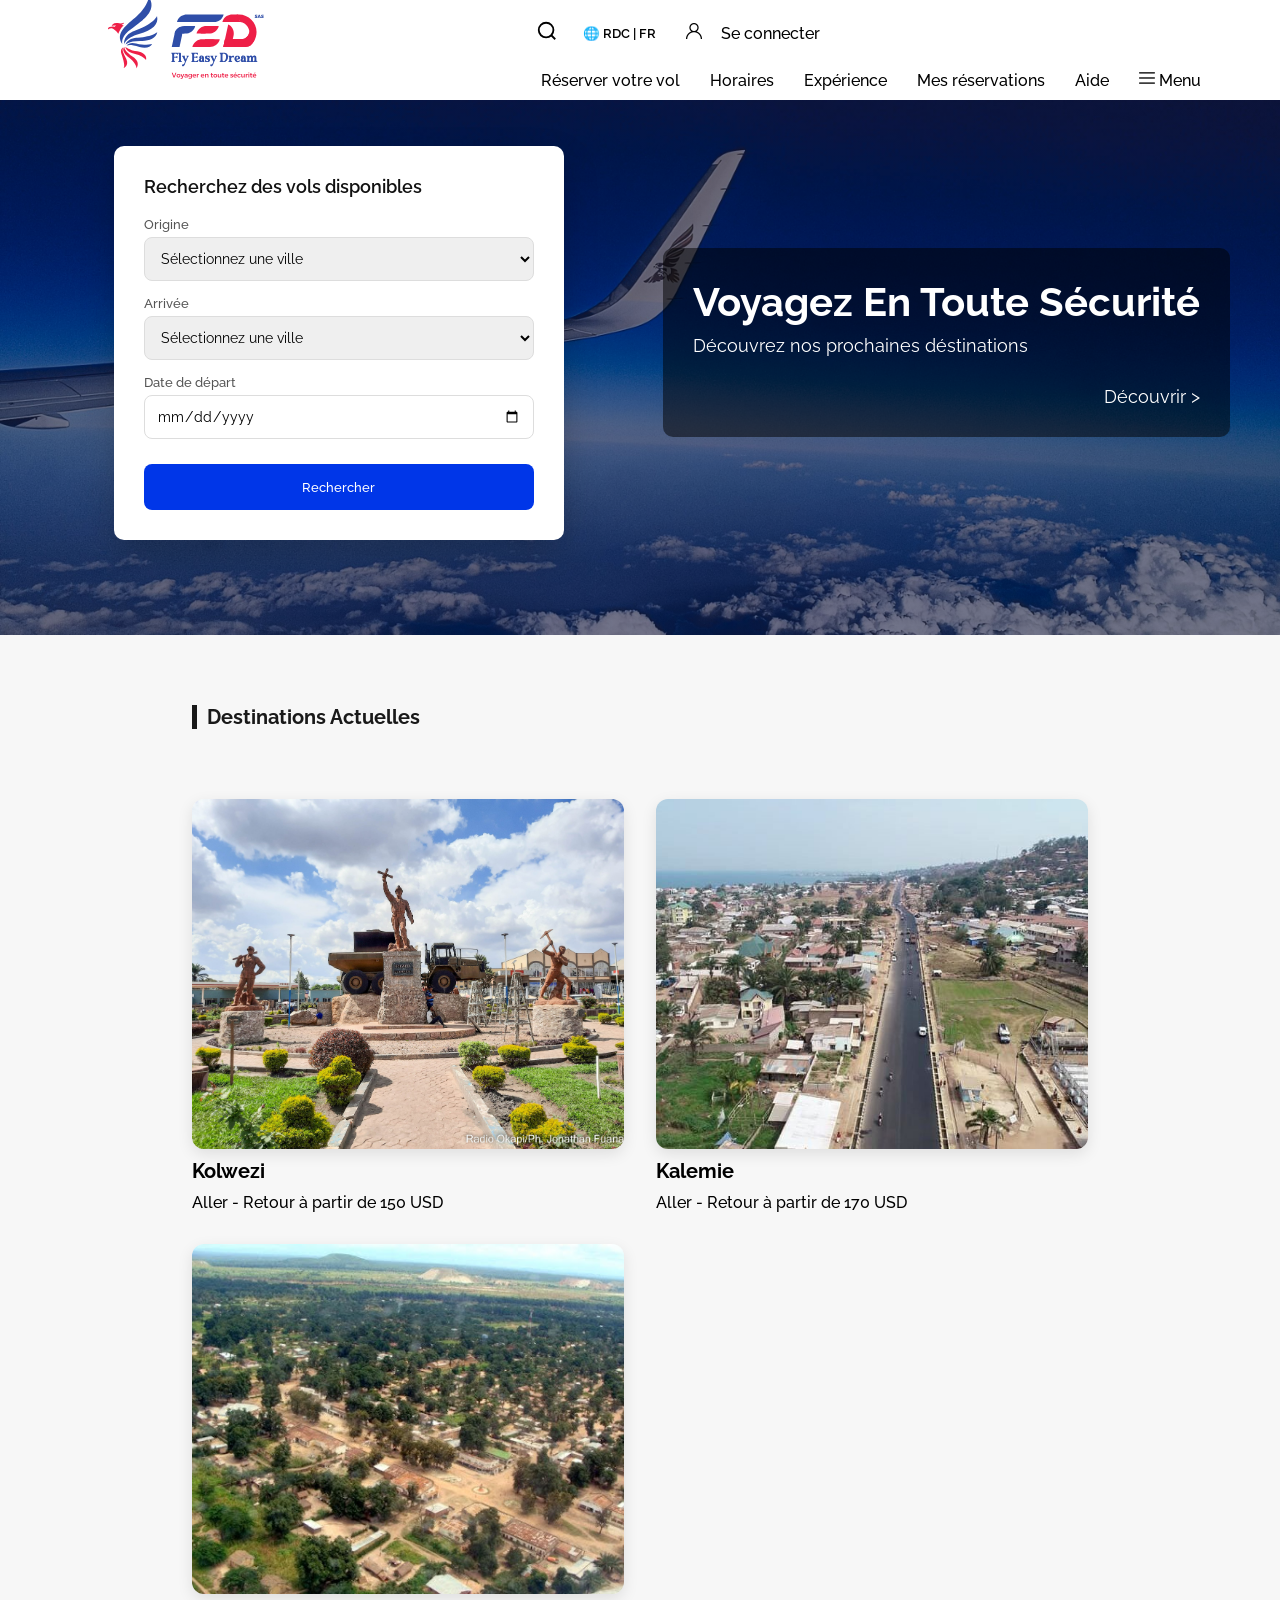
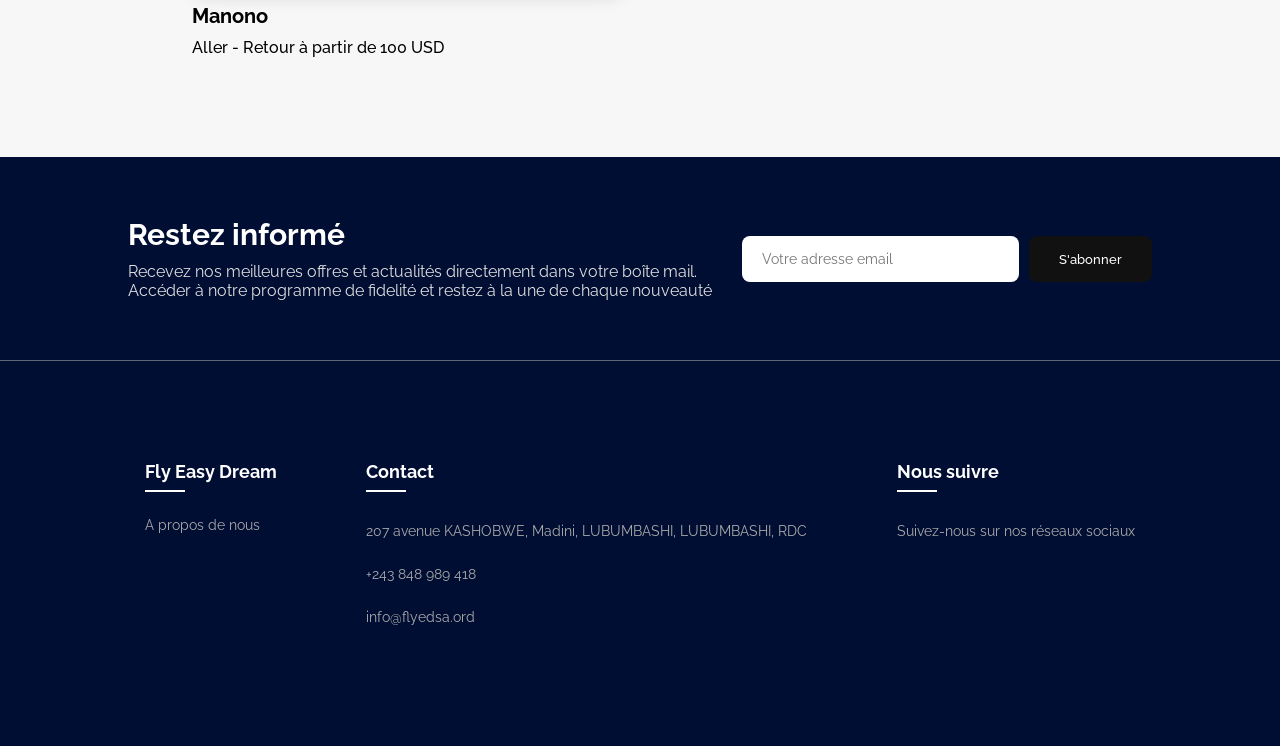
==== commit 1a8886ad: "update site" ====
--- a/index.html
+++ b/index.html
@@ -184,6 +184,13 @@
           <p>+243 848 989 418</p>
           <p>info@flyedsa.ord</p>
         </div>
+
+        <div class="footer-section">
+          <h4>Nous suivre</h4>
+          <p>Suivez-nous sur nos réseaux sociaux</p>
+          <img src="images/facebook.png" alt="" width="30px">
+          <img src="images/instagram.png" alt="" width="30px">
+        </div>
       </div>
     </footer>
 
--- a/style.css
+++ b/style.css
@@ -261,7 +261,8 @@
 /* Home acceuil CSS */
 
 #home {
-  background: url("assets/cover.jpg");
+  background: linear-gradient(rgba(0, 5, 53, 0.5), rgba(0, 5, 53, 0.5)), 
+                url("assets/cover.jpg");
   background-position: center;
   background-size: cover;
   height: 65vh;
@@ -577,7 +578,6 @@
   margin: 10px 0px;
 }
 
-
 #popular-destination h3 {
   font-size: 16px;
   font-weight: 500;
@@ -603,7 +603,7 @@
 }
 
 #popular-destination .box:hover img {
-    transform: scale(1.1); /* Zoom de 10% (1.1) */
+  transform: scale(1.1); /* Zoom de 10% (1.1) */
 }
 
 #popular-destination .content .box .content {
@@ -696,9 +696,10 @@
 
 /* --- Section Newsletter --- */
 #newsletter {
-  background-image: url("assets/1980x1020/1980x1020 fly Easy Dream BG dark blue.jpg");
+  background-color: #000e33;
   padding: 60px 10%;
   margin-top: 100px;
+  border-bottom: 1px solid #b9b9b985;
 }
 
 .newsletter-content {
@@ -754,16 +755,19 @@
 
 /* --- Amélioration du Footer --- */
 footer {
-  background-color: #111;
+  background-color: #000e33;
   color: #fff;
-  padding: 70px 30% 10px 30%;
+  display: flex;
+  justify-content: space-around;
+  flex-direction: row;
+  padding: 100px;
 }
 
 .footer-container {
-  display: grid;
-  grid-template-columns: repeat(auto-fit, minmax(200px, 1fr));
-  gap: 50px;
-  margin-bottom: 50px;
+  width: 100%;
+  display: flex;
+  justify-content: space-around;
+  flex-direction: row;
 }
 
 .footer-section h4 {
@@ -831,12 +835,10 @@
     flex-direction: column;
     text-align: center;
   }
-  
+
   .news-form {
     width: 100%;
   }
-
-  
 }
 
 @media (max-width: 480px) {
@@ -864,7 +866,7 @@
     position: relative;
   }
 
-   #home .slogan {
+  #home .slogan {
     display: none;
   }
 }
@@ -1375,10 +1377,65 @@
 
 @media (max-width: 722px) {
   .user .login-text {
-    display: none; /* Cache le texte */
+    display: none;
   }
 
   .settings li a span img {
-    margin-right: 0; /* Enlève la marge de l'icône pour qu'elle soit centrée ou mieux alignée */
-  }
-}+    margin-right: 0;
+  }
+}
+
+@media (max-width: 580px) {
+  header {
+    height: 80px;
+    padding: 0;
+  }
+
+  header .logo img {
+    height: 120px;
+  }
+
+  .settings {
+    margin-bottom: 5px;
+  }
+
+  .search-popup {
+    top: 80px; /* Doit correspondre à la hauteur de votre header */
+  }
+
+  /* Contenu du Popup */
+  .search-content {
+    max-width: 400px;
+    margin: 0;
+    padding: 8px 8%;
+    gap: 5px;
+  }
+
+  .search-content input {
+    flex: 1;
+    padding: 10px 15px;
+    border-radius: 15px;
+    border: 1px solid #eee;
+    font-size: 1.4rem;
+  }
+
+  .btn-find {
+    padding: 0 20px;
+    background: #0036e8;
+    color: white;
+    border: none;
+    border-radius: 10px;
+    font-weight: 400;
+    cursor: pointer;
+  }
+
+  .reservation-container {
+    background: rgb(255, 255, 255);
+    padding: 15px;
+    border-radius: 10px;
+    width: 380px; /* Largeur fixe pour l'aspect colonne */
+    box-shadow: 0 15px 35px rgba(0, 0, 0, 0.2);
+    margin-left: 0%;
+    z-index: 5;
+  }
+}
